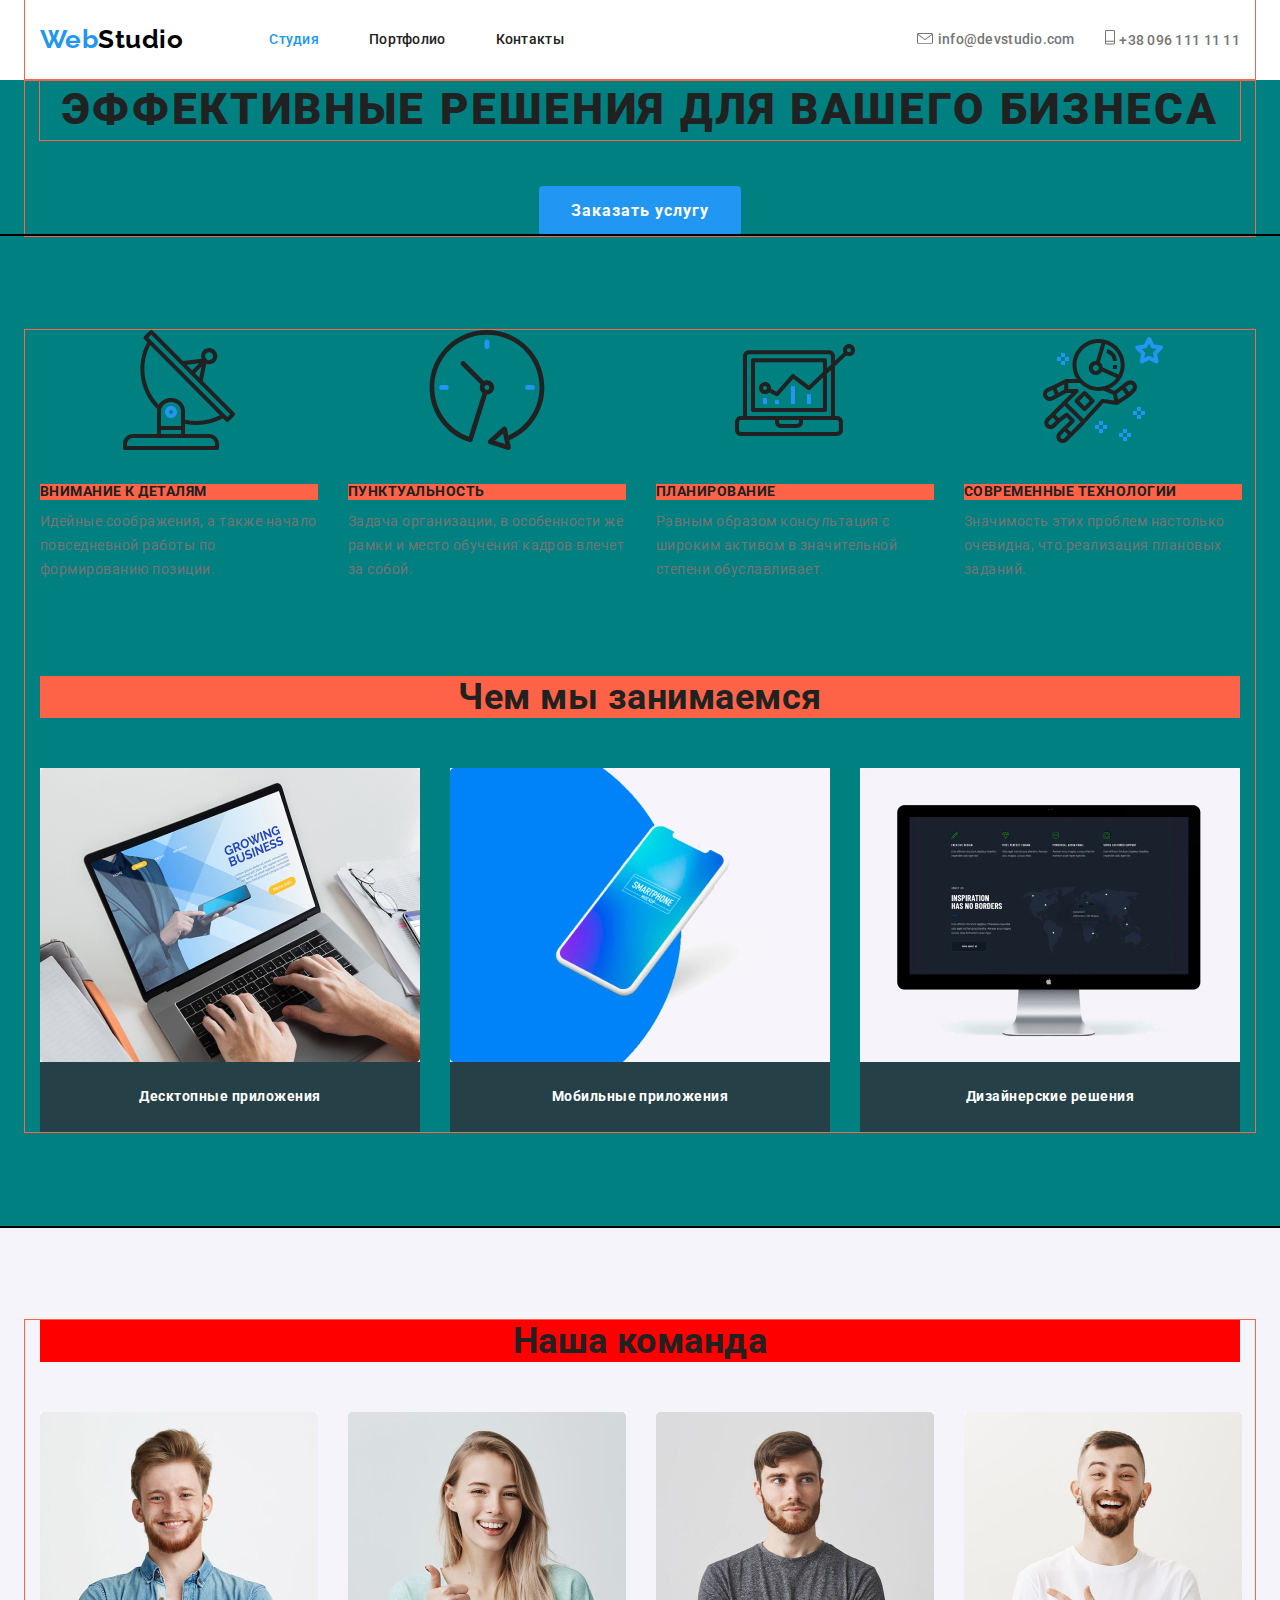
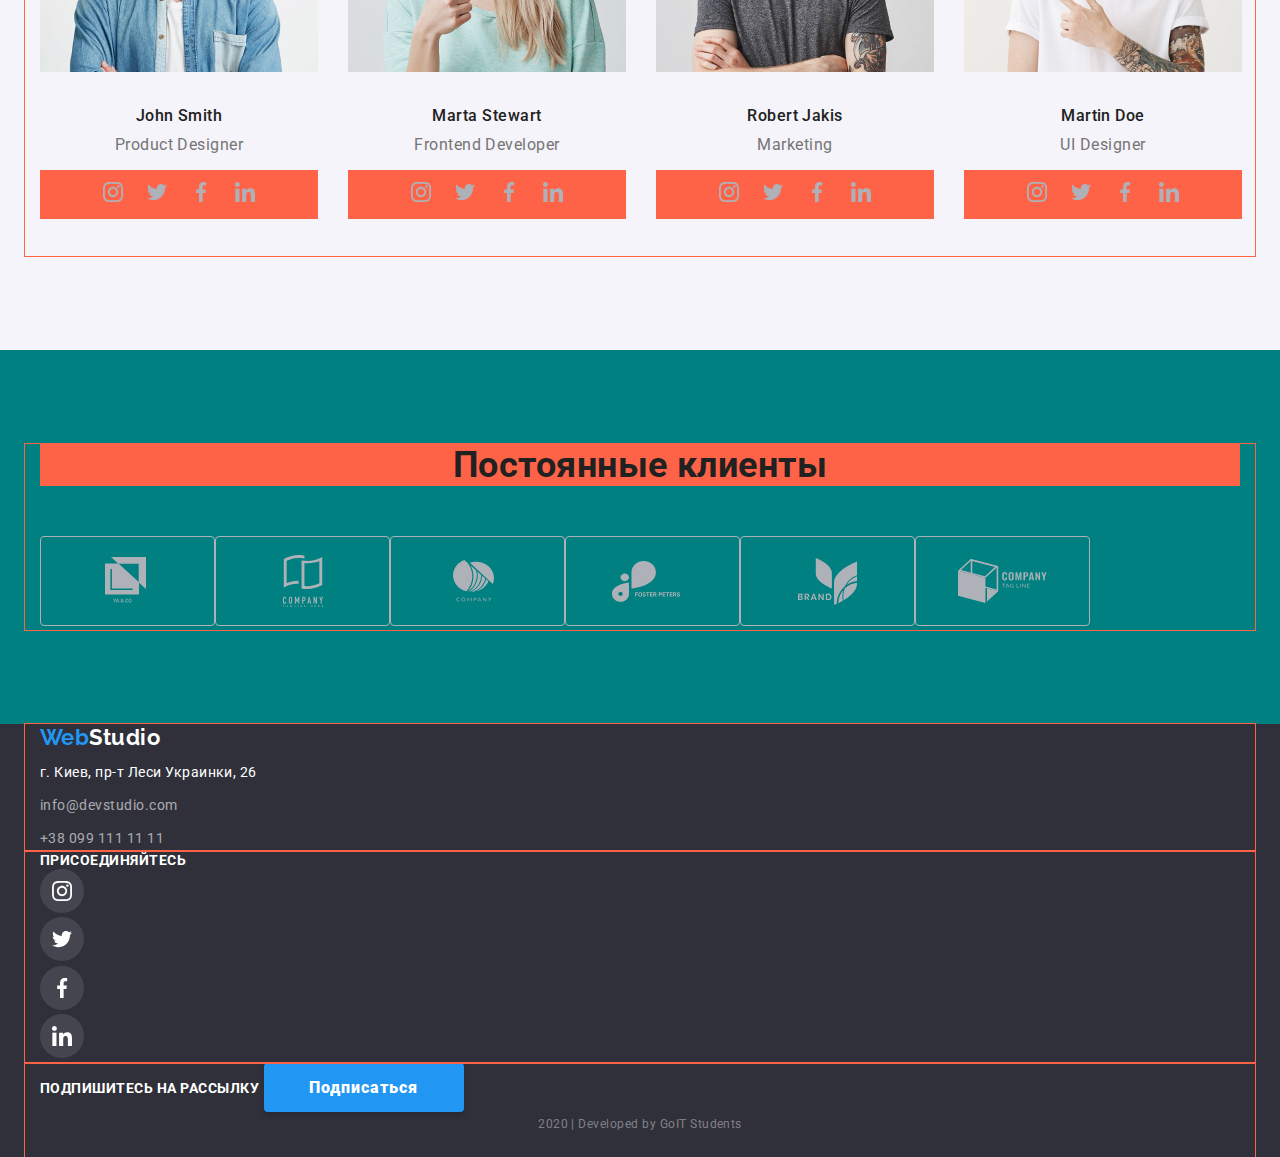
==== index.html @ 8116aa40 "оформление клиентов" ====
<!DOCTYPE html>
<html lang="ru">
  <head>
    <meta charset="UTF-8" />
    <meta name="viewport" content="width=device-width, initial-scale=1.0" />
    <title>Document</title>
    <link
      href="https://fonts.googleapis.com/css2?family=Raleway:wght@700&family=Roboto:wght@400;500;700;900&display=swap"
      rel="stylesheet"
    />
    <link
      rel="stylesheet"
      href="https://cdnjs.cloudflare.com/ajax/libs/modern-normalize/0.6.0/modern-normalize.min.css"
    />
    <link rel="stylesheet" href="./css/styles.css" />
  </head>
  <body>
    <!-- Шапка сайта -->

    <header>
      <div class="page-header container">
        <nav>
          <div class="main-nav">
            <div class="logo">
              <a href="./index.html" class="logo"><span>Web</span>Studio</a>
            </div>
            <div class="site-nav">
              <ul class="site-nav list">
                <li class="item">
                  <a href="#" class="link current">Студия</a>
                </li>
                <li class="item">
                  <a href="./portfolio.html" class="link">Портфолио</a>
                </li>
                <li class="item"><a href="#" class="link">Контакты</a></li>
              </ul>
            </div>
          </div>
        </nav>

        <div class="contacts">
          <ul class="auth-nav list">
            <li class="item">
              <img src="./images/envelope.svg" alt="лого для почты" />
              <a href="mailto:info@devstudio.com" class="link"
                >info@devstudio.com</a
              >
            </li>
            <li class="item">
              <img src="./images/Vector.svg" alt="лого для телефона" />
              <a href="tel:380961111111" class="link">+38 096 111 11 11</a>
            </li>
          </ul>
        </div>
      </div>
    </header>

    <main>
      <!-- Блок герой -->

      <section class="hero">
        <div class="container">
          <h1 class="hero-title">эффективные решения для вашего бизнеса</h1>
          <a href="#" class="button">Заказать услугу</a>
        </div>
      </section>

      <!-- Это  заголовок ,который будет скрываться в будущем -->

      <section class="section">
        <div class="container">
          <h2 class="hidden-title">Наши преимущества</h2>
          <ul class="list information">
            <li class="item">
              <img
                src="./images/antenna1.svg"
                alt="картинка спутник"
                width="278"
                height="120"
              />
              <h3 class="section-title">Внимание к деталям</h3>
              <p class="section-text">
                Идейные соображения, а также начало повседневной работы по
                формированию позиции.
              </p>
            </li>

            <li class="item">
              <img
                src="./images/clock1.svg"
                alt="картинка часы"
                width="278"
                height="120"
              />
              <h3 class="section-title">Пунктуальность</h3>
              <p class="section-text">
                Задача организации, в особенности же рамки и место обучения
                кадров влечет за собой.
              </p>
            </li>

            <li class="item">
              <img
                src="./images/diagram1.svg"
                alt="картинка компьютер"
                width="278"
                height="120"
              />
              <h3 class="section-title">Планирование</h3>
              <p class="section-text">
                Равным образом консультация с широким активом в значительной
                степени обуславливает.
              </p>
            </li>

            <li class="item">
              <img
                src="./images/astronaut1.svg"
                alt="астронавт"
                width="278"
                height="120"
              />
              <h3 class="section-title">Современные технологии</h3>
              <p class="section-text">
                Значимость этих проблем настолько очевидна, что реализация
                плановых заданий.
              </p>
            </li>
          </ul>
          <!-- </section> -->

          <!-- чем мы занимаемся -->

          <!-- <section class="exampls"> -->
          <h2 class="exampls-title">Чем мы занимаемся</h2>
          <ul class="list works">
            <li class="item">
              <img
                class="img"
                src="./images/img1.jpg"
                alt="Ноутбук"
                width="380"
                height="294"
              />

              <h3 class="exampls-text">Десктопные приложения</h3>
            </li>
            <li class="item">
              <img
                class="img"
                src="./images/box.jpg"
                alt="мобильные приложения"
                width="380"
                height="294"
              />

              <h3 class="exampls-text">Мобильные приложения</h3>
            </li>
            <li class="item">
              <img
                class="img"
                src="./images/img.jpg"
                alt="дизайнерские решения"
                width="380"
                height="294"
              />

              <h3 class="exampls-text">Дизайнерские решения</h3>
            </li>
          </ul>
        </div>
      </section>

      <!-- Блок описания нашей команды -->

      <section class="team">
        <div class="container">
          <h2 class="team-title">Наша команда</h2>
          <ul class="list workers">
            <li class="item">
              <img
                src="./images/img5.jpg"
                alt="фото дизайнера"
                width="278"
                height="260"
              />
              <h3 class="team-title-short">John Smith</h3>
              <p class="team-text">Product Designer</p>
              <ul class="list social">
                <li>
                  <a
                    href="https://www.instagram.com/"
                    aria-label="ссылка на инстаграм"
                    ><img src="./images/in.svg" alt="instagram logo"
                  /></a>
                </li>
                <li>
                  <a href="https://twitter.com/" aria-label="ссылка на твитер"
                    ><img src="./images/twiter.svg" alt="twitter logo"
                  /></a>
                </li>
                <li>
                  <a
                    href="https://www.facebook.com/"
                    aria-label="ссылка на фейсбук"
                    ><img src="./images/fb.svg" alt="facebook logo"
                  /></a>
                </li>
                <li>
                  <a
                    href="https://www.linkedin.com/"
                    aria-label="ссылка на линкидин"
                    ><img src="./images/ln.svg" alt="linkedin logo"
                  /></a>
                </li>
              </ul>
            </li>

            <li class="item">
              <img
                src="./images/img6.jpg"
                alt="фото разработчика"
                width="278"
                height="260"
              />
              <h3 class="team-title-short">Marta Stewart</h3>
              <p class="team-text">Frontend Developer</p>
              <ul class="list social">
                <li>
                  <a
                    href="https://www.instagram.com/"
                    aria-label="ссылка на инстаграм"
                    ><img src="./images/in.svg" alt="instagram logo"
                  /></a>
                </li>
                <li>
                  <a href="https://twitter.com/" aria-label="ссылка на твитер"
                    ><img src="./images/twiter.svg" alt="twitter logo"
                  /></a>
                </li>
                <li>
                  <a
                    href="https://www.facebook.com/"
                    aria-label="ссылка на фейсбук"
                    ><img src="./images/fb.svg" alt="facebook logo"
                  /></a>
                </li>
                <li>
                  <a
                    href="https://www.linkedin.com/"
                    aria-label="ссылка на линкидин"
                    ><img src="./images/ln.svg" alt="linkedin logo"
                  /></a>
                </li>
              </ul>
            </li>

            <li class="item">
              <img
                src="./images/img7.jpg"
                alt="маркетолог"
                width="278"
                height="260"
              />
              <h3 class="team-title-short">Robert Jakis</h3>
              <p class="team-text">Marketing</p>
              <ul class="list social">
                <li>
                  <a
                    href="https://www.instagram.com/"
                    aria-label="ссылка на инстаграм"
                    ><img src="./images/in.svg" alt="instagram logo"
                  /></a>
                </li>
                <li>
                  <a href="https://twitter.com/" aria-label="ссылка на твитер"
                    ><img src="./images/twiter.svg" alt="twitter logo"
                  /></a>
                </li>
                <li>
                  <a
                    href="https://www.facebook.com/"
                    aria-label="ссылка на фейсбук"
                    ><img src="./images/fb.svg" alt="facebook logo"
                  /></a>
                </li>
                <li>
                  <a
                    href="https://www.linkedin.com/"
                    aria-label="ссылка на линкидин"
                    ><img src="./images/ln.svg" alt="linkedin logo"
                  /></a>
                </li>
              </ul>
            </li>
            <li class="item">
              <img
                src="./images/img8.jpg"
                alt="дизайнер юа"
                width="278"
                height="260"
              />
              <h3 class="team-title-short">Martin Doe</h3>
              <p class="team-text">UI Designer</p>
              <ul class="list social">
                <li>
                  <a
                    href="https://www.instagram.com/"
                    aria-label="ссылка на инстаграм"
                    ><img src="./images/in.svg" alt="instagram logo"
                  /></a>
                </li>
                <li>
                  <a href="https://twitter.com/" aria-label="ссылка на твитер"
                    ><img src="./images/twiter.svg" alt="twitter logo"
                  /></a>
                </li>
                <li>
                  <a
                    href="https://www.facebook.com/"
                    aria-label="ссылка на фейсбук"
                    ><img src="./images/fb.svg" alt="facebook logo"
                  /></a>
                </li>
                <li>
                  <a
                    href="https://www.linkedin.com/"
                    aria-label="ссылка на линкидин"
                    ><img src="./images/ln.svg" alt="linkedin logo"
                  /></a>
                </li>
              </ul>
            </li>
          </ul>
        </div>
      </section>

      <!-- Наши клиенты -->

      <section class="clients">
        <div class="container">
          <h2 class="clients-title">Постоянные клиенты</h2>
          <ul class="list company">
            <li>
              <a href="#" aria-label="логотип компании1"
                ><img src="./images/Client 1.svg" alt="company 1"
              /></a>
            </li>
            <li>
              <a href="#" aria-label="логотип компании2"
                ><img src="./images/Client 2.svg" alt="company 2"
              /></a>
            </li>
            <li>
              <a href="#" aria-label="логотип компании3"
                ><img src="./images/Client 3.svg" alt="company 3"
              /></a>
            </li>
            <li>
              <a href="#" aria-label="логотип компании4"
                ><img src="./images/Client 4.svg" alt="company 4" />
              </a>
            </li>
            <li>
              <a href="#" aria-label="логотип компании5"
                ><img src="./images/Client 5.svg" alt="company 5"
              /></a>
            </li>
            <li>
              <a href="#" aria-label="логотип компании6"
                ><img src="./images/Client 6.svg" alt="company 6"
              /></a>
            </li>
          </ul>
        </div>
      </section>
    </main>

    <!-- футер -->

    <footer>
      <div class="container">
        <a href="#" class="second-logo"><span>Web</span>Studio</a>
        <address class="contacts">
          <ul class="list">
            <li>
              <p class="contacts-text">г. Киев, пр-т Леси Украинки, 26</p>
            </li>
            <li>
              <a href="mailto:info@devstudio.com" class="contacts-link"
                >info@devstudio.com</a
              >
            </li>
            <li>
              <a href="tel:380991111111" class="tell-link">+38 099 111 11 11</a>
            </li>
          </ul>
        </address>
      </div>

      <div class="container">
        <b class="social-text">присоединяйтесь</b>
        <ul class="network list">
          <li>
            <a
              href="https://www.instagram.com/"
              aria-label="ссылка на инстаграм"
            >
              <img src="./images/Ellipse1.svg" alt="лого инстаграм" />
            </a>
          </li>
          <li>
            <a href="https://twitter.com/" aria-label="ссылка на твитер"
              ><img src="./images/Ellipse2.svg" alt="лого твитер" />
            </a>
          </li>
          <li>
            <a href="https://www.facebook.com/" aria-label="ссылка на фейсбук"
              ><img class="link" src="./images/Ellipse3.svg" alt="лого фейсбук"
            /></a>
          </li>
          <li>
            <a href="https://www.linkedin.com/" aria-label="ссылка на линкидин"
              ><img src="./images/Ellipse4.svg" alt="лого линкидин"
            /></a>
          </li>
        </ul>
      </div>
      <div class="container">
        <b class="button-text">Подпишитесь на рассылку</b>
        <button type="button" class="button-second">Подписаться</button>
        <p class="author">2020 | Developed by GoIT Students</p>
      </div>
    </footer>
  </body>
</html>
---- css/styles.css ----
/* основной цвет #212121*/
/* вспомогательный цвет #757575 */
/* белый #FFFFFF */
/* акцент #2196F3 */
:root {
  --primary-text-color: #212121;
  --secondary-text-color: #757575;
  --accent-color: #2196f3;
  --primary-white-color: #ffffff;
}

body {
  background-color: #ffffff;
  color: var(--primary-text-color);
  font-family: Roboto, sans-serif;
  letter-spacing: 0.03em;
}

.container {
  width: 1230px;
  margin-left: auto;
  margin-right: auto;
  padding-left: 15px;
  padding-right: 15px;
  outline: 1px solid tomato;
}

.list {
  list-style: none;
  padding: 0;
  margin: 0;
}

/* логотип */

.logo {
  color: #000000;
  text-decoration: none;
  font-family: Raleway;
  font-weight: 700;
  font-size: 26px;
  line-height: 1.2;
}

.logo > span {
  color: var(--accent-color);
}

/* Навигация */

.page-header {
  display: flex;
  align-items: center;
}

.main-nav {
  display: flex;
  align-items: center;
}

.contacts {
  margin-left: auto;
}

.site-nav,
.auth-nav {
  display: flex;
}

.site-nav.list {
  margin-left: 86px;
}

.site-nav .item {
  margin-right: 50px;
}

.site-nav .item:last-child {
  margin-right: 0;
}

.site-nav .link {
  display: block;
  padding-top: 32px;
  padding-bottom: 32px;
  color: var(--primary-text-color);
  text-decoration: none;
  font-weight: 500;
  font-size: 14px;
  line-height: 1.14;
  letter-spacing: 0.02em;
}

.site-nav .link.current {
  color: var(--accent-color);
}

.site-nav .link:hover,
.site-nav .link:focus,
.auth-nav .link:hover,
.auth-nav .link:focus {
  color: var(--accent-color);
}

.auth-nav .item + .item {
  margin-left: 30px;
}

.auth-nav .link {
  color: var(--secondary-text-color);
  text-decoration: none;
  font-weight: 500;
  font-size: 14px;
  line-height: 1.14;
  letter-spacing: 0.02em;
}

/* hero */

.hero {
  text-align: center;
}

.hero-title {
  /* width: 646px; */
  margin-top: 0;
  margin-bottom: 46px;
  font-weight: 900;
  font-size: 44px;
  line-height: 1.36;
  letter-spacing: 0.06em;
  text-transform: uppercase;
  outline: 1px solid tomato;
}

.button {
  display: inline-block;
  min-width: 200px;
  border-radius: 4px;
  padding: 10px 32px;

  color: var(--primary-white-color);
  background-color: var(--accent-color);

  font-family: inherit;
  text-decoration: none;
  font-weight: 700;
  font-size: 16px;
  line-height: 1.87;
  letter-spacing: 0.06em;
}
/* section */

.section {
  padding-top: 94px;
  padding-bottom: 94px;
  outline: 2px solid black;
}

.hidden-title {
  display: none;
}

.section .section-title {
  font-weight: 700;
  font-size: 14px;
  line-height: 1.14;
  text-transform: uppercase;
  margin-top: 30px;
  margin-bottom: 10px;

  background-color: tomato;
}

.section .section-text {
  margin-top: 0;
  margin-bottom: 94px;
  color: var(--secondary-text-color);
  font-size: 14px;
  line-height: 1.71;
}

.list.information {
  display: flex;
}

.section .item {
  margin-right: 30px;
}

.section .item:last-child {
  margin-right: 0;
}

/* карточки товара */

/* .exampls { */
/* outline: 2px solid green; */
/* } */

.list.works {
  display: flex;
}

.exampls-title {
  margin-top: 0;
  margin-bottom: 50px;

  font-weight: 700;
  font-size: 36px;
  line-height: 1.17;
  text-align: center;
  background-color: tomato;
}

.exampls-text {
  margin-top: 0;
  margin-bottom: 0;
  padding: 27px 0px 27px 0px;
  width: 380px;
  color: var(--primary-white-color);
  background: rgba(47, 48, 58, 0.8);
  font-weight: 700;
  font-size: 14px;
  line-height: 1.14;
  text-align: center;
}

.img {
  display: block;
}

/* карточки работников */

.list.workers {
  display: flex;
  text-align: center;
}

.team .item {
  margin-right: 30px;
}

section {
  background-color: teal;
}

.team .item:last-child {
  margin-right: 0;
}

.list .social {
  display: flex;
  margin-bottom: 37px;
  justify-content: center;
  background-color: tomato;
}

.team {
  padding-top: 94px;
  padding-bottom: 94px;
  background: #f5f4fa;
}

.team .team-title {
  margin-top: 0;
  margin-bottom: 50px;
  font-weight: 700;
  font-size: 36px;
  line-height: 1.17;
  text-align: center;
  background-color: red;
}
.team .team-title-short {
  margin-top: 30px;
  margin-bottom: 0;
  font-weight: 500;
  font-size: 16px;
  line-height: 1.19;
}

.team .team-text {
  margin-top: 10px;
  margin-bottom: 16px;
  color: var(--secondary-text-color);
  font-weight: 400;
  font-size: 16px;
  line-height: 1.19;
}

.clients {
  padding-top: 94px;
  padding-bottom: 94px;
}

.clients .clients-title {
  margin-top: 0;
  margin-bottom: 50px;
  font-weight: 700;
  font-size: 36px;
  line-height: 1.17;
  text-align: center;
  background-color: tomato;
}

.list.company {
  display: flex;
}

/* футер */

footer {
  color: var(--primary-white-color);
  background-color: #2f303a;
}

.second-logo {
  display: inline-block;
  margin-bottom: 10px;
  color: var(--primary-white-color);
  text-decoration: none;
  font-family: Raleway;
  font-weight: 700;
  font-size: 22px;
  line-height: 1.2;
  /* background-color: tomato; */
}

.second-logo > span {
  color: var(--accent-color);
}

.contacts .contacts-text {
  display: inline-block;
  margin-top: 0;
  margin-bottom: 9px;
  font-style: normal;
  font-weight: 400;
  font-size: 14px;
  line-height: 1.71;
}

.contacts .contacts-link {
  display: inline-block;
  margin-bottom: 9px;
  color: rgba(255, 255, 255, 0.6);
  font-style: normal;
  text-decoration: none;
  font-weight: 400;
  font-size: 14px;
  line-height: 1.71;
}

.contacts .tell-link {
  display: inline-block;
  /* margin-bottom: 9px; */
  color: rgba(255, 255, 255, 0.6);
  font-style: normal;
  text-decoration: none;
  font-weight: 400;
  font-size: 14px;
  line-height: 1.71;
}

.social-text {
  font-weight: 700;
  font-size: 14px;
  line-height: 1.14;
  text-transform: uppercase;
}

.button-text {
  font-weight: 700;
  font-size: 14px;
  line-height: 1.14;
  text-transform: uppercase;
}

.button-second {
  display: inline-block;
  min-width: 200px;
  border-radius: 4px;
  padding: 10px 45px;
  border: 0px;

  color: var(--primary-white-color);
  background-color: var(--accent-color);
  box-shadow: 0px 4px 4px rgba(0, 0, 0, 0.15);
  font-family: inherit;
  font-weight: 900;
  font-size: 16px;
  line-height: 1.87;
  letter-spacing: 0.06em;
}

.author {
  margin-top: 0;
  margin-bottom: 0;
  padding-bottom: 21px;
  color: rgba(255, 255, 255, 0.4);
  font-weight: normal;
  font-size: 12px;
  line-height: 2;
  text-align: center;
}

/* Страничка портфолио!!!! */

/* Кнопки */

.btn .btn-title {
  display: none;
}

.btn .btn-type {
  text-align: center;
  padding: 6px 22px;
  border: none;
  border-radius: 4px;
  color: var(--primary-text-color);
  background: #f5f4fa;
  font-weight: 500;
  font-size: 16px;
  line-height: 1.62;
}

.btn .btn-type:hover,
.btn .btn-type:focus {
  color: var(--primary-white-color);
  background: var(--accent-color);
}

/* Карточки товаров */

.group a {
  text-decoration: none;
}

.group .group-title {
  color: var(--primary-text-color);
  font-weight: 700;
  font-size: 18px;
  line-height: 2;
  letter-spacing: 0.06em;
}

.group .group-text-short {
  color: var(--secondary-text-color);
  font-weight: 700;
  font-size: 16px;
  line-height: 1.87;
}

.group .group-text {
  color: var(--primary-white-color);
  background: var(--accent-color);
  font-weight: 400;
  font-size: 18px;
  line-height: 1.56;
}
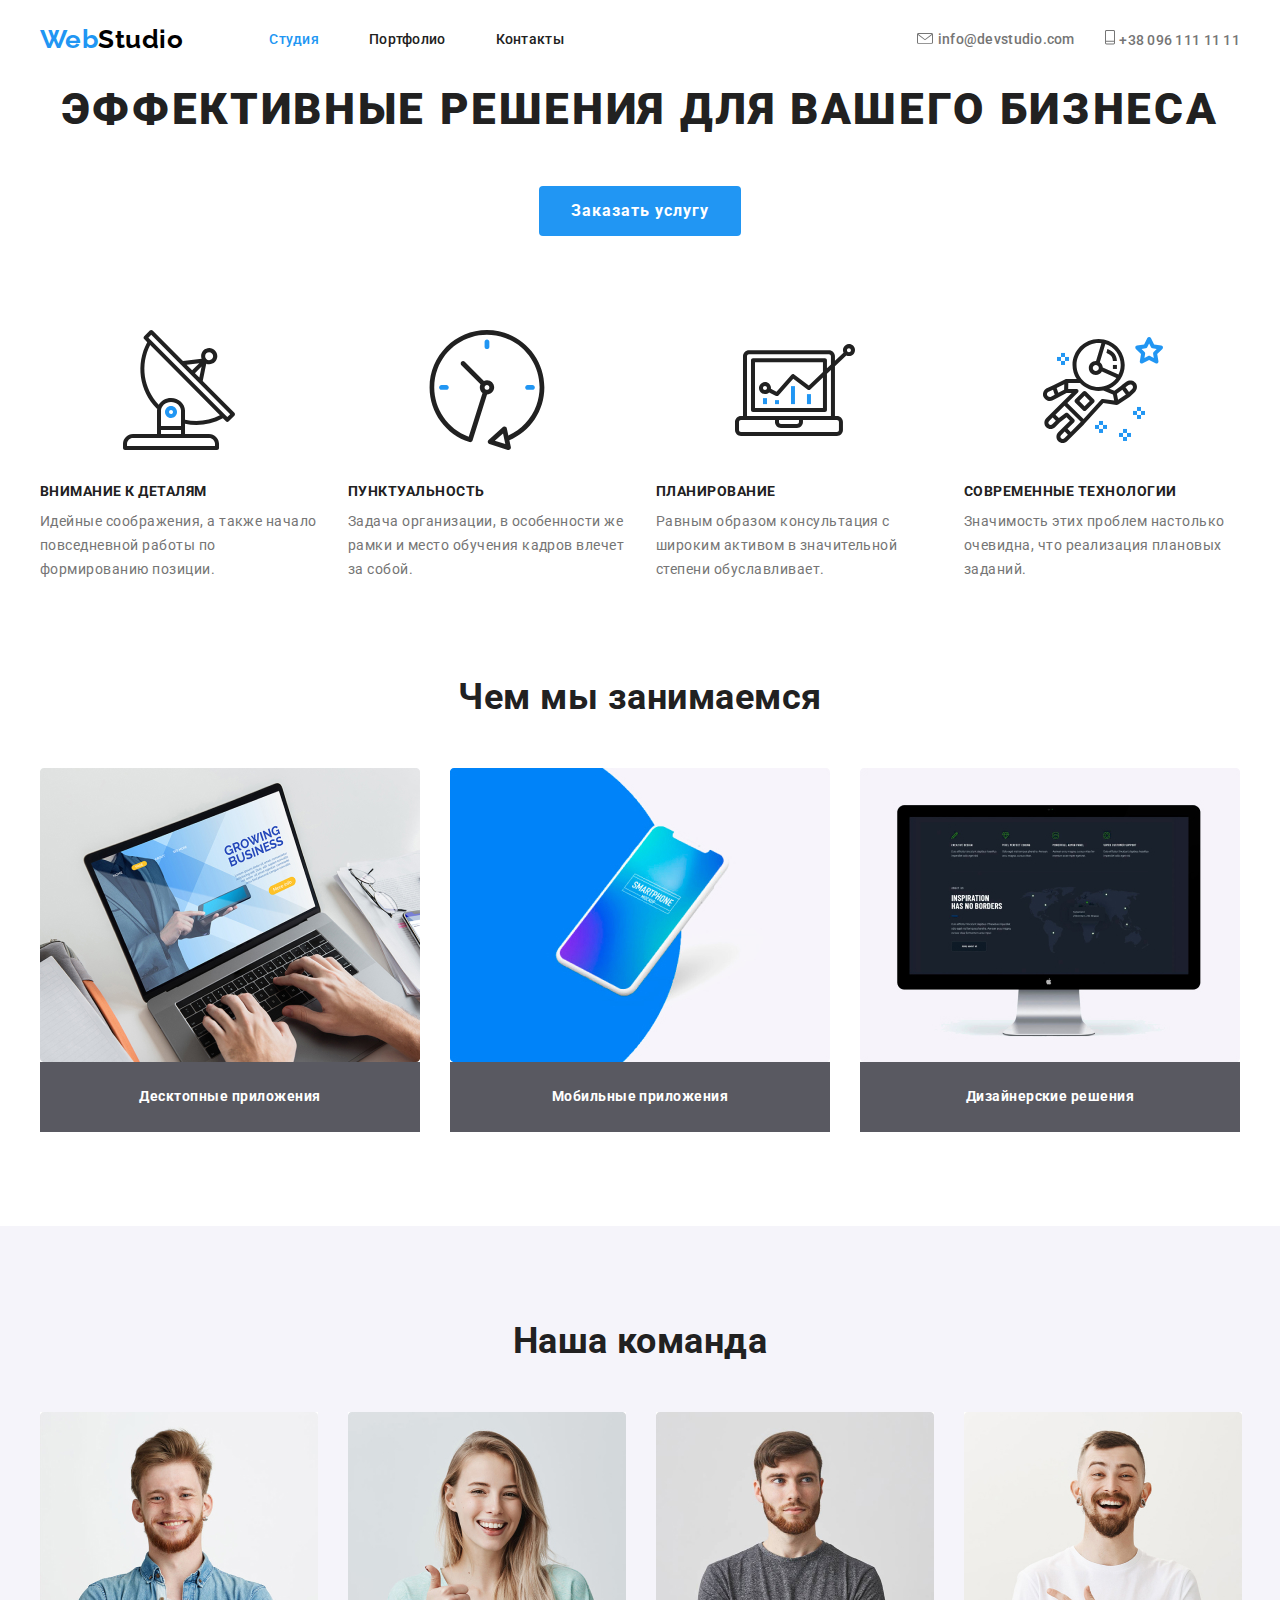
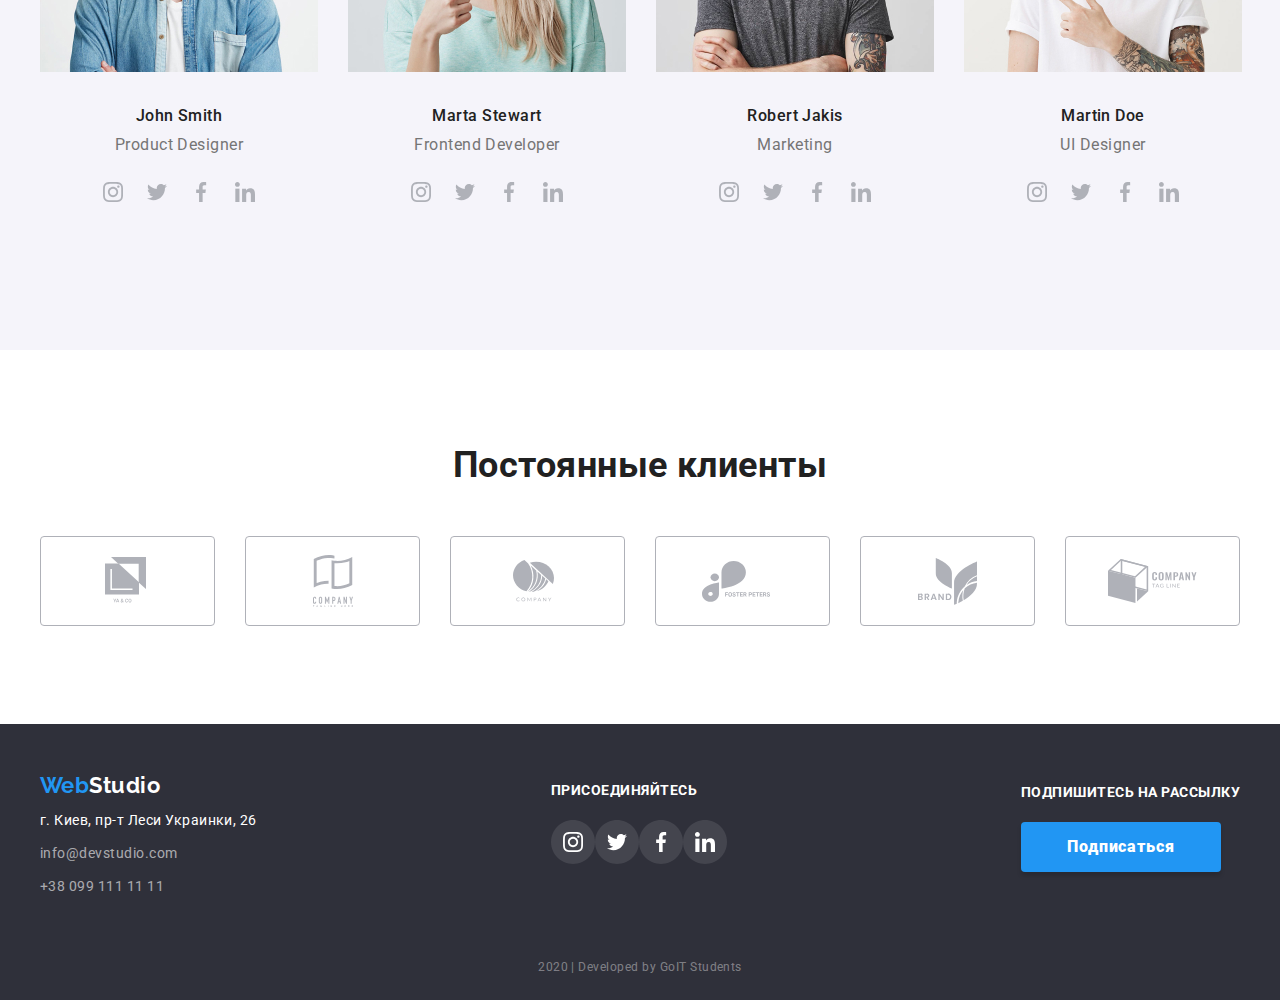
==== commit ec7a1df4: "Добавил флекс-боксы" ====
--- a/index.html
+++ b/index.html
@@ -341,34 +341,34 @@
         <div class="container">
           <h2 class="clients-title">Постоянные клиенты</h2>
           <ul class="list company">
-            <li>
+            <li class="item">
               <a href="#" aria-label="логотип компании1"
-                ><img src="./images/Client 1.svg" alt="company 1"
-              /></a>
-            </li>
-            <li>
+                ><img src="./images/Client1.svg" alt="company 1"
+              /></a>
+            </li>
+            <li class="item">
               <a href="#" aria-label="логотип компании2"
-                ><img src="./images/Client 2.svg" alt="company 2"
-              /></a>
-            </li>
-            <li>
+                ><img src="./images/Client2.svg" alt="company 2"
+              /></a>
+            </li>
+            <li class="item">
               <a href="#" aria-label="логотип компании3"
-                ><img src="./images/Client 3.svg" alt="company 3"
-              /></a>
-            </li>
-            <li>
+                ><img src="./images/Client3.svg" alt="company 3"
+              /></a>
+            </li>
+            <li class="item">
               <a href="#" aria-label="логотип компании4"
-                ><img src="./images/Client 4.svg" alt="company 4" />
+                ><img src="./images/Client4.svg" alt="company 4" />
               </a>
             </li>
-            <li>
+            <li class="item">
               <a href="#" aria-label="логотип компании5"
-                ><img src="./images/Client 5.svg" alt="company 5"
-              /></a>
-            </li>
-            <li>
+                ><img src="./images/Client5.svg" alt="company 5"
+              /></a>
+            </li>
+            <li class="item">
               <a href="#" aria-label="логотип компании6"
-                ><img src="./images/Client 6.svg" alt="company 6"
+                ><img src="./images/Client6.svg" alt="company 6"
               /></a>
             </li>
           </ul>
@@ -379,56 +379,71 @@
     <!-- футер -->
 
     <footer>
-      <div class="container">
-        <a href="#" class="second-logo"><span>Web</span>Studio</a>
-        <address class="contacts">
-          <ul class="list">
+      <div class="box-text container">
+        <div class="box-adres">
+          <div class="logo-title">
+            <a href="./index.html" class="second-logo"
+              ><span>Web</span>Studio</a
+            >
+          </div>
+          <address class="contacts">
+            <ul class="list">
+              <li>
+                <p class="contacts-text">г. Киев, пр-т Леси Украинки, 26</p>
+              </li>
+              <li>
+                <a href="mailto:info@devstudio.com" class="contacts-link"
+                  >info@devstudio.com</a
+                >
+              </li>
+              <li>
+                <a href="tel:380991111111" class="tell-link"
+                  >+38 099 111 11 11</a
+                >
+              </li>
+            </ul>
+          </address>
+        </div>
+
+        <div class="box social">
+          <b class="social-text">присоединяйтесь</b>
+          <ul class="network list">
             <li>
-              <p class="contacts-text">г. Киев, пр-т Леси Украинки, 26</p>
+              <a
+                href="https://www.instagram.com/"
+                aria-label="ссылка на инстаграм"
+              >
+                <img src="./images/Ellipse1.svg" alt="лого инстаграм" />
+              </a>
             </li>
             <li>
-              <a href="mailto:info@devstudio.com" class="contacts-link"
-                >info@devstudio.com</a
-              >
+              <a href="https://twitter.com/" aria-label="ссылка на твитер"
+                ><img src="./images/Ellipse2.svg" alt="лого твитер" />
+              </a>
             </li>
             <li>
-              <a href="tel:380991111111" class="tell-link">+38 099 111 11 11</a>
-            </li>
-          </ul>
-        </address>
+              <a href="https://www.facebook.com/" aria-label="ссылка на фейсбук"
+                ><img
+                  class="link"
+                  src="./images/Ellipse3.svg"
+                  alt="лого фейсбук"
+              /></a>
+            </li>
+            <li>
+              <a
+                href="https://www.linkedin.com/"
+                aria-label="ссылка на линкидин"
+                ><img src="./images/Ellipse4.svg" alt="лого линкидин"
+              /></a>
+            </li>
+          </ul>
+        </div>
+        <div class="box">
+          <b class="button-text">Подпишитесь на рассылку</b>
+          <button type="button" class="button-second">Подписаться</button>
+        </div>
       </div>
-
-      <div class="container">
-        <b class="social-text">присоединяйтесь</b>
-        <ul class="network list">
-          <li>
-            <a
-              href="https://www.instagram.com/"
-              aria-label="ссылка на инстаграм"
-            >
-              <img src="./images/Ellipse1.svg" alt="лого инстаграм" />
-            </a>
-          </li>
-          <li>
-            <a href="https://twitter.com/" aria-label="ссылка на твитер"
-              ><img src="./images/Ellipse2.svg" alt="лого твитер" />
-            </a>
-          </li>
-          <li>
-            <a href="https://www.facebook.com/" aria-label="ссылка на фейсбук"
-              ><img class="link" src="./images/Ellipse3.svg" alt="лого фейсбук"
-            /></a>
-          </li>
-          <li>
-            <a href="https://www.linkedin.com/" aria-label="ссылка на линкидин"
-              ><img src="./images/Ellipse4.svg" alt="лого линкидин"
-            /></a>
-          </li>
-        </ul>
-      </div>
-      <div class="container">
-        <b class="button-text">Подпишитесь на рассылку</b>
-        <button type="button" class="button-second">Подписаться</button>
+      <div class="container copyrite">
         <p class="author">2020 | Developed by GoIT Students</p>
       </div>
     </footer>
--- a/css/styles.css
+++ b/css/styles.css
@@ -22,7 +22,6 @@
   margin-right: auto;
   padding-left: 15px;
   padding-right: 15px;
-  outline: 1px solid tomato;
 }
 
 .list {
@@ -122,7 +121,6 @@
 }
 
 .hero-title {
-  /* width: 646px; */
   margin-top: 0;
   margin-bottom: 46px;
   font-weight: 900;
@@ -130,7 +128,6 @@
   line-height: 1.36;
   letter-spacing: 0.06em;
   text-transform: uppercase;
-  outline: 1px solid tomato;
 }
 
 .button {
@@ -154,7 +151,6 @@
 .section {
   padding-top: 94px;
   padding-bottom: 94px;
-  outline: 2px solid black;
 }
 
 .hidden-title {
@@ -168,8 +164,6 @@
   text-transform: uppercase;
   margin-top: 30px;
   margin-bottom: 10px;
-
-  background-color: tomato;
 }
 
 .section .section-text {
@@ -194,10 +188,6 @@
 
 /* карточки товара */
 
-/* .exampls { */
-/* outline: 2px solid green; */
-/* } */
-
 .list.works {
   display: flex;
 }
@@ -210,7 +200,6 @@
   font-size: 36px;
   line-height: 1.17;
   text-align: center;
-  background-color: tomato;
 }
 
 .exampls-text {
@@ -241,10 +230,6 @@
   margin-right: 30px;
 }
 
-section {
-  background-color: teal;
-}
-
 .team .item:last-child {
   margin-right: 0;
 }
@@ -253,7 +238,6 @@
   display: flex;
   margin-bottom: 37px;
   justify-content: center;
-  background-color: tomato;
 }
 
 .team {
@@ -269,7 +253,6 @@
   font-size: 36px;
   line-height: 1.17;
   text-align: center;
-  background-color: red;
 }
 .team .team-title-short {
   margin-top: 30px;
@@ -300,11 +283,18 @@
   font-size: 36px;
   line-height: 1.17;
   text-align: center;
-  background-color: tomato;
 }
 
 .list.company {
   display: flex;
+}
+
+.clients .item {
+  margin-right: 30px;
+}
+
+.clients .item:last-child {
+  margin-right: 0;
 }
 
 /* футер */
@@ -323,11 +313,40 @@
   font-weight: 700;
   font-size: 22px;
   line-height: 1.2;
-  /* background-color: tomato; */
+}
+
+.box-adres {
+  padding-top: 48px;
+  padding-bottom: 28px;
+}
+
+.network.list {
+  display: flex;
+}
+
+.box.social {
+  padding: 56px 0px;
+}
+
+.social-text {
+  display: block;
+  margin-bottom: 21px;
+}
+.box {
+  padding-top: 56px;
+  padding-bottom: 50px;
+}
+.button-text {
+  margin-bottom: 21px;
 }
 
 .second-logo > span {
   color: var(--accent-color);
+}
+.box-text {
+  display: flex;
+  align-items: center;
+  justify-content: space-between;
 }
 
 .contacts .contacts-text {
@@ -353,7 +372,6 @@
 
 .contacts .tell-link {
   display: inline-block;
-  /* margin-bottom: 9px; */
   color: rgba(255, 255, 255, 0.6);
   font-style: normal;
   text-decoration: none;
@@ -370,6 +388,7 @@
 }
 
 .button-text {
+  display: block;
   font-weight: 700;
   font-size: 14px;
   line-height: 1.14;
@@ -392,11 +411,14 @@
   line-height: 1.87;
   letter-spacing: 0.06em;
 }
+.container.copyrite {
+  padding-top: 28px;
+  padding-bottom: 21px;
+}
 
 .author {
-  margin-top: 0;
   margin-bottom: 0;
-  padding-bottom: 21px;
+  margin-top: 0;
   color: rgba(255, 255, 255, 0.4);
   font-weight: normal;
   font-size: 12px;
@@ -407,6 +429,22 @@
 /* Страничка портфолио!!!! */
 
 /* Кнопки */
+
+.list.filtr {
+  display: flex;
+  justify-content: center;
+}
+
+.filtr .item {
+  margin-right: 8px;
+}
+.filtr .item:last-child {
+  margin-right: 0;
+}
+.container.menu {
+  padding-top: 94px;
+  padding-bottom: 94px;
+}
 
 .btn .btn-title {
   display: none;
@@ -432,11 +470,32 @@
 
 /* Карточки товаров */
 
+.list.cards {
+  display: flex;
+  flex-wrap: wrap;
+  margin-top: 50px;
+}
+
 .group a {
   text-decoration: none;
 }
 
+.group.item {
+  margin-right: 30px;
+  margin-top: 50px;
+}
+
+.group.item:nth-child(-n + 3) {
+  margin-top: 0;
+}
+
+.group.item:nth-child(3n) {
+  margin-right: 0;
+}
+
 .group .group-title {
+  margin-top: 20px;
+  margin-bottom: 0;
   color: var(--primary-text-color);
   font-weight: 700;
   font-size: 18px;
@@ -445,6 +504,8 @@
 }
 
 .group .group-text-short {
+  margin-top: 4px;
+  margin-bottom: 0;
   color: var(--secondary-text-color);
   font-weight: 700;
   font-size: 16px;
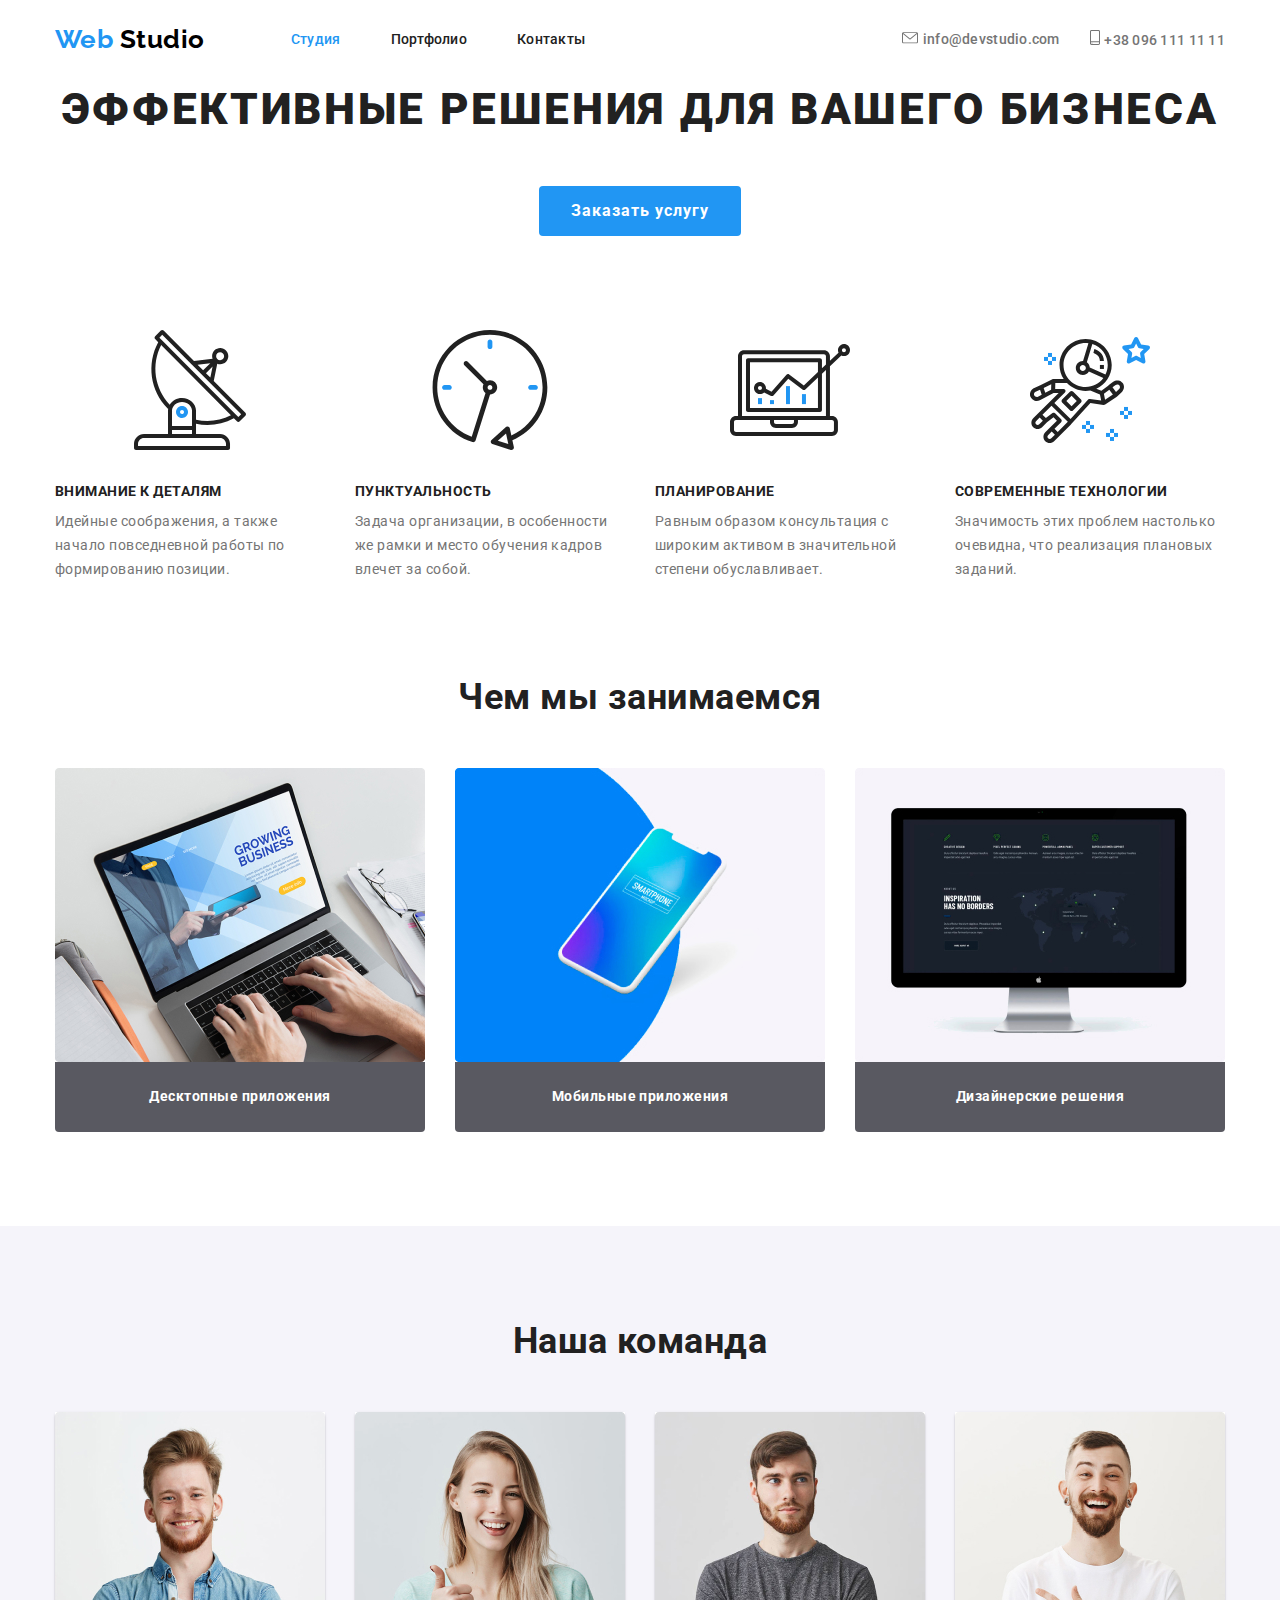
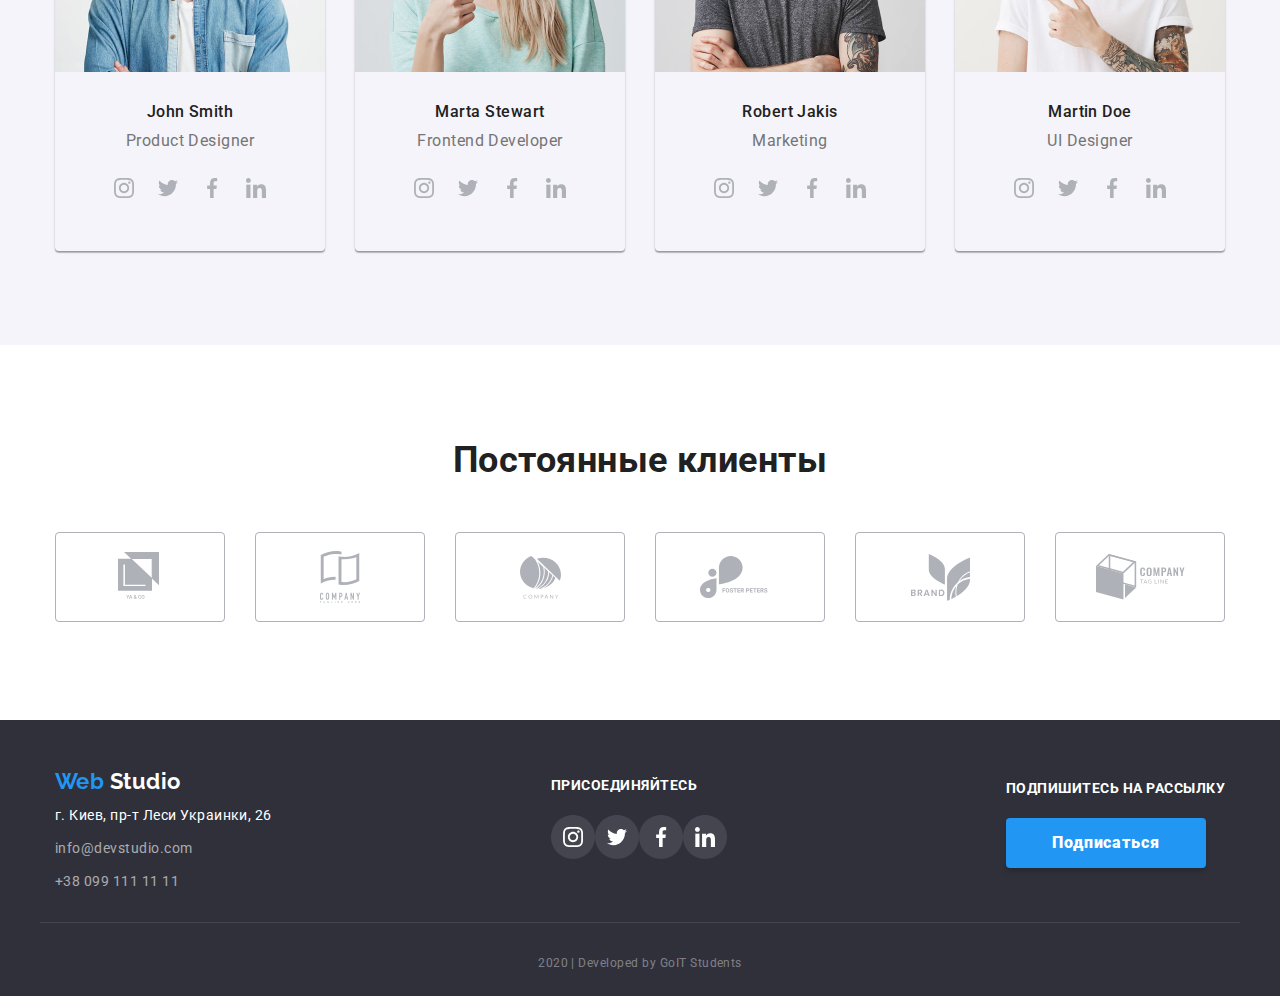
==== commit 0627796f: "изменил ширину подложки" ====
--- a/index.html
+++ b/index.html
@@ -22,7 +22,7 @@
         <nav>
           <div class="main-nav">
             <div class="logo">
-              <a href="./index.html" class="logo"><span>Web</span>Studio</a>
+              <a href="./index.html" class="logo"><span>Web </span>Studio</a>
             </div>
             <div class="site-nav">
               <ul class="site-nav list">
@@ -47,7 +47,7 @@
               >
             </li>
             <li class="item">
-              <img src="./images/Vector.svg" alt="лого для телефона" />
+              <img src="./images/smartphone.svg" alt="лого для телефона" />
               <a href="tel:380961111111" class="link">+38 096 111 11 11</a>
             </li>
           </ul>
@@ -73,9 +73,9 @@
           <ul class="list information">
             <li class="item">
               <img
-                src="./images/antenna1.svg"
+                src="./images/1.svg"
                 alt="картинка спутник"
-                width="278"
+                width="270"
                 height="120"
               />
               <h3 class="section-title">Внимание к деталям</h3>
@@ -87,9 +87,9 @@
 
             <li class="item">
               <img
-                src="./images/clock1.svg"
+                src="./images/2.svg"
                 alt="картинка часы"
-                width="278"
+                width="270"
                 height="120"
               />
               <h3 class="section-title">Пунктуальность</h3>
@@ -101,9 +101,9 @@
 
             <li class="item">
               <img
-                src="./images/diagram1.svg"
+                src="./images/3.svg"
                 alt="картинка компьютер"
-                width="278"
+                width="270"
                 height="120"
               />
               <h3 class="section-title">Планирование</h3>
@@ -115,9 +115,9 @@
 
             <li class="item">
               <img
-                src="./images/astronaut1.svg"
+                src="./images/4.svg"
                 alt="астронавт"
-                width="278"
+                width="270"
                 height="120"
               />
               <h3 class="section-title">Современные технологии</h3>
@@ -137,51 +137,58 @@
             <li class="item">
               <img
                 class="img"
-                src="./images/img1.jpg"
+                src="./images/10.jpg"
                 alt="Ноутбук"
-                width="380"
+                width="370"
                 height="294"
               />
 
-              <h3 class="exampls-text">Десктопные приложения</h3>
+              <div class="text-border">
+                <h3 class="exampls-text">Десктопные приложения</h3>
+              </div>
             </li>
             <li class="item">
               <img
                 class="img"
                 src="./images/box.jpg"
                 alt="мобильные приложения"
-                width="380"
+                width="370"
                 height="294"
               />
 
-              <h3 class="exampls-text">Мобильные приложения</h3>
+              <div class="text-border">
+                <h3 class="exampls-text">Мобильные приложения</h3>
+              </div>
             </li>
             <li class="item">
               <img
                 class="img"
-                src="./images/img.jpg"
+                src="./images/11.jpg"
                 alt="дизайнерские решения"
-                width="380"
+                width="370"
                 height="294"
               />
 
-              <h3 class="exampls-text">Дизайнерские решения</h3>
+              <div class="text-border">
+                <h3 class="exampls-text">Дизайнерские решения</h3>
+              </div>
             </li>
           </ul>
         </div>
       </section>
 
-      <!-- Блок описания нашей команды -->
+      <!-- Наша команда -->
 
       <section class="team">
         <div class="container">
           <h2 class="team-title">Наша команда</h2>
           <ul class="list workers">
-            <li class="item">
-              <img
-                src="./images/img5.jpg"
+            <li class="item card-shadow">
+              <img
+                class="card-images"
+                src="./images/img20.jpg"
                 alt="фото дизайнера"
-                width="278"
+                width="270"
                 height="260"
               />
               <h3 class="team-title-short">John Smith</h3>
@@ -191,36 +198,37 @@
                   <a
                     href="https://www.instagram.com/"
                     aria-label="ссылка на инстаграм"
-                    ><img src="./images/in.svg" alt="instagram logo"
+                    ><img src="./images/10.svg" alt="instagram logo"
                   /></a>
                 </li>
                 <li>
                   <a href="https://twitter.com/" aria-label="ссылка на твитер"
-                    ><img src="./images/twiter.svg" alt="twitter logo"
+                    ><img src="./images/11.svg" alt="twitter logo"
                   /></a>
                 </li>
                 <li>
                   <a
                     href="https://www.facebook.com/"
                     aria-label="ссылка на фейсбук"
-                    ><img src="./images/fb.svg" alt="facebook logo"
+                    ><img src="./images/12.svg" alt="facebook logo"
                   /></a>
                 </li>
                 <li>
                   <a
                     href="https://www.linkedin.com/"
                     aria-label="ссылка на линкидин"
-                    ><img src="./images/ln.svg" alt="linkedin logo"
+                    ><img src="./images/13.svg" alt="linkedin logo"
                   /></a>
                 </li>
               </ul>
             </li>
 
-            <li class="item">
-              <img
-                src="./images/img6.jpg"
+            <li class="item card-shadow">
+              <img
+                class="card-images"
+                src="./images/img21.jpg"
                 alt="фото разработчика"
-                width="278"
+                width="270"
                 height="260"
               />
               <h3 class="team-title-short">Marta Stewart</h3>
@@ -230,36 +238,37 @@
                   <a
                     href="https://www.instagram.com/"
                     aria-label="ссылка на инстаграм"
-                    ><img src="./images/in.svg" alt="instagram logo"
+                    ><img src="./images/10.svg" alt="instagram logo"
                   /></a>
                 </li>
                 <li>
                   <a href="https://twitter.com/" aria-label="ссылка на твитер"
-                    ><img src="./images/twiter.svg" alt="twitter logo"
+                    ><img src="./images/11.svg" alt="twitter logo"
                   /></a>
                 </li>
                 <li>
                   <a
                     href="https://www.facebook.com/"
                     aria-label="ссылка на фейсбук"
-                    ><img src="./images/fb.svg" alt="facebook logo"
+                    ><img src="./images/12.svg" alt="facebook logo"
                   /></a>
                 </li>
                 <li>
                   <a
                     href="https://www.linkedin.com/"
                     aria-label="ссылка на линкидин"
-                    ><img src="./images/ln.svg" alt="linkedin logo"
+                    ><img src="./images/13.svg" alt="linkedin logo"
                   /></a>
                 </li>
               </ul>
             </li>
 
-            <li class="item">
-              <img
-                src="./images/img7.jpg"
+            <li class="item card-shadow">
+              <img
+                class="card-images"
+                src="./images/img22.jpg"
                 alt="маркетолог"
-                width="278"
+                width="270"
                 height="260"
               />
               <h3 class="team-title-short">Robert Jakis</h3>
@@ -269,35 +278,36 @@
                   <a
                     href="https://www.instagram.com/"
                     aria-label="ссылка на инстаграм"
-                    ><img src="./images/in.svg" alt="instagram logo"
+                    ><img src="./images/10.svg" alt="instagram logo"
                   /></a>
                 </li>
                 <li>
                   <a href="https://twitter.com/" aria-label="ссылка на твитер"
-                    ><img src="./images/twiter.svg" alt="twitter logo"
+                    ><img src="./images/11.svg" alt="twitter logo"
                   /></a>
                 </li>
                 <li>
                   <a
                     href="https://www.facebook.com/"
                     aria-label="ссылка на фейсбук"
-                    ><img src="./images/fb.svg" alt="facebook logo"
+                    ><img src="./images/12.svg" alt="facebook logo"
                   /></a>
                 </li>
                 <li>
                   <a
                     href="https://www.linkedin.com/"
                     aria-label="ссылка на линкидин"
-                    ><img src="./images/ln.svg" alt="linkedin logo"
+                    ><img src="./images/13.svg" alt="linkedin logo"
                   /></a>
                 </li>
               </ul>
             </li>
-            <li class="item">
-              <img
-                src="./images/img8.jpg"
+            <li class="item card-shadow">
+              <img
+                class="card-images"
+                src="./images/img23.jpg"
                 alt="дизайнер юа"
-                width="278"
+                width="270"
                 height="260"
               />
               <h3 class="team-title-short">Martin Doe</h3>
@@ -307,26 +317,26 @@
                   <a
                     href="https://www.instagram.com/"
                     aria-label="ссылка на инстаграм"
-                    ><img src="./images/in.svg" alt="instagram logo"
+                    ><img src="./images/10.svg" alt="instagram logo"
                   /></a>
                 </li>
                 <li>
                   <a href="https://twitter.com/" aria-label="ссылка на твитер"
-                    ><img src="./images/twiter.svg" alt="twitter logo"
+                    ><img src="./images/11.svg" alt="twitter logo"
                   /></a>
                 </li>
                 <li>
                   <a
                     href="https://www.facebook.com/"
                     aria-label="ссылка на фейсбук"
-                    ><img src="./images/fb.svg" alt="facebook logo"
+                    ><img src="./images/12.svg" alt="facebook logo"
                   /></a>
                 </li>
                 <li>
                   <a
                     href="https://www.linkedin.com/"
                     aria-label="ссылка на линкидин"
-                    ><img src="./images/ln.svg" alt="linkedin logo"
+                    ><img src="./images/13.svg" alt="linkedin logo"
                   /></a>
                 </li>
               </ul>
@@ -383,7 +393,7 @@
         <div class="box-adres">
           <div class="logo-title">
             <a href="./index.html" class="second-logo"
-              ><span>Web</span>Studio</a
+              ><span>Web </span>Studio</a
             >
           </div>
           <address class="contacts">
@@ -443,9 +453,7 @@
           <button type="button" class="button-second">Подписаться</button>
         </div>
       </div>
-      <div class="container copyrite">
-        <p class="author">2020 | Developed by GoIT Students</p>
-      </div>
+      <p class="container copyright">2020 | Developed by GoIT Students</p>
     </footer>
   </body>
 </html>
--- a/css/styles.css
+++ b/css/styles.css
@@ -15,9 +15,10 @@
   font-family: Roboto, sans-serif;
   letter-spacing: 0.03em;
 }
+/* утилиты */
 
 .container {
-  width: 1230px;
+  width: 1200px;
   margin-left: auto;
   margin-right: auto;
   padding-left: 15px;
@@ -202,11 +203,16 @@
   text-align: center;
 }
 
+.text-border {
+  overflow: hidden;
+  border-radius: 0px 0px 4px 4px;
+}
+
 .exampls-text {
   margin-top: 0;
   margin-bottom: 0;
   padding: 27px 0px 27px 0px;
-  width: 380px;
+  width: 370px;
   color: var(--primary-white-color);
   background: rgba(47, 48, 58, 0.8);
   font-weight: 700;
@@ -244,6 +250,12 @@
   padding-top: 94px;
   padding-bottom: 94px;
   background: #f5f4fa;
+}
+
+.card-shadow {
+  box-shadow: 0px 2px 1px rgba(0, 0, 0, 0.2), 0px 1px 1px rgba(0, 0, 0, 0.14),
+    0px 1px 3px rgba(0, 0, 0, 0.12);
+  border-radius: 4px;
 }
 
 .team .team-title {
@@ -411,15 +423,16 @@
   line-height: 1.87;
   letter-spacing: 0.06em;
 }
-.container.copyrite {
+
+.container.copyright {
+  margin-bottom: 0;
+  margin-top: 0;
   padding-top: 28px;
   padding-bottom: 21px;
-}
-
-.author {
-  margin-bottom: 0;
-  margin-top: 0;
+
+  border-top: 1px solid rgba(255, 255, 255, 0.1);
   color: rgba(255, 255, 255, 0.4);
+
   font-weight: normal;
   font-size: 12px;
   line-height: 2;
@@ -470,6 +483,25 @@
 
 /* Карточки товаров */
 
+.card {
+  border-top-right-radius: 5px;
+  border-top-left-radius: 5px;
+  overflow: hidden;
+}
+
+.card-content {
+  padding: 20px 23px;
+  border-left: 1px solid #eeeeee;
+  border-right: 1px solid #eeeeee;
+  border-bottom: 1px solid #eeeeee;
+  border-bottom-right-radius: 5px;
+  border-bottom-left-radius: 5px;
+}
+
+.card-images {
+  display: block;
+}
+
 .list.cards {
   display: flex;
   flex-wrap: wrap;
@@ -494,7 +526,7 @@
 }
 
 .group .group-title {
-  margin-top: 20px;
+  margin-top: 0;
   margin-bottom: 0;
   color: var(--primary-text-color);
   font-weight: 700;
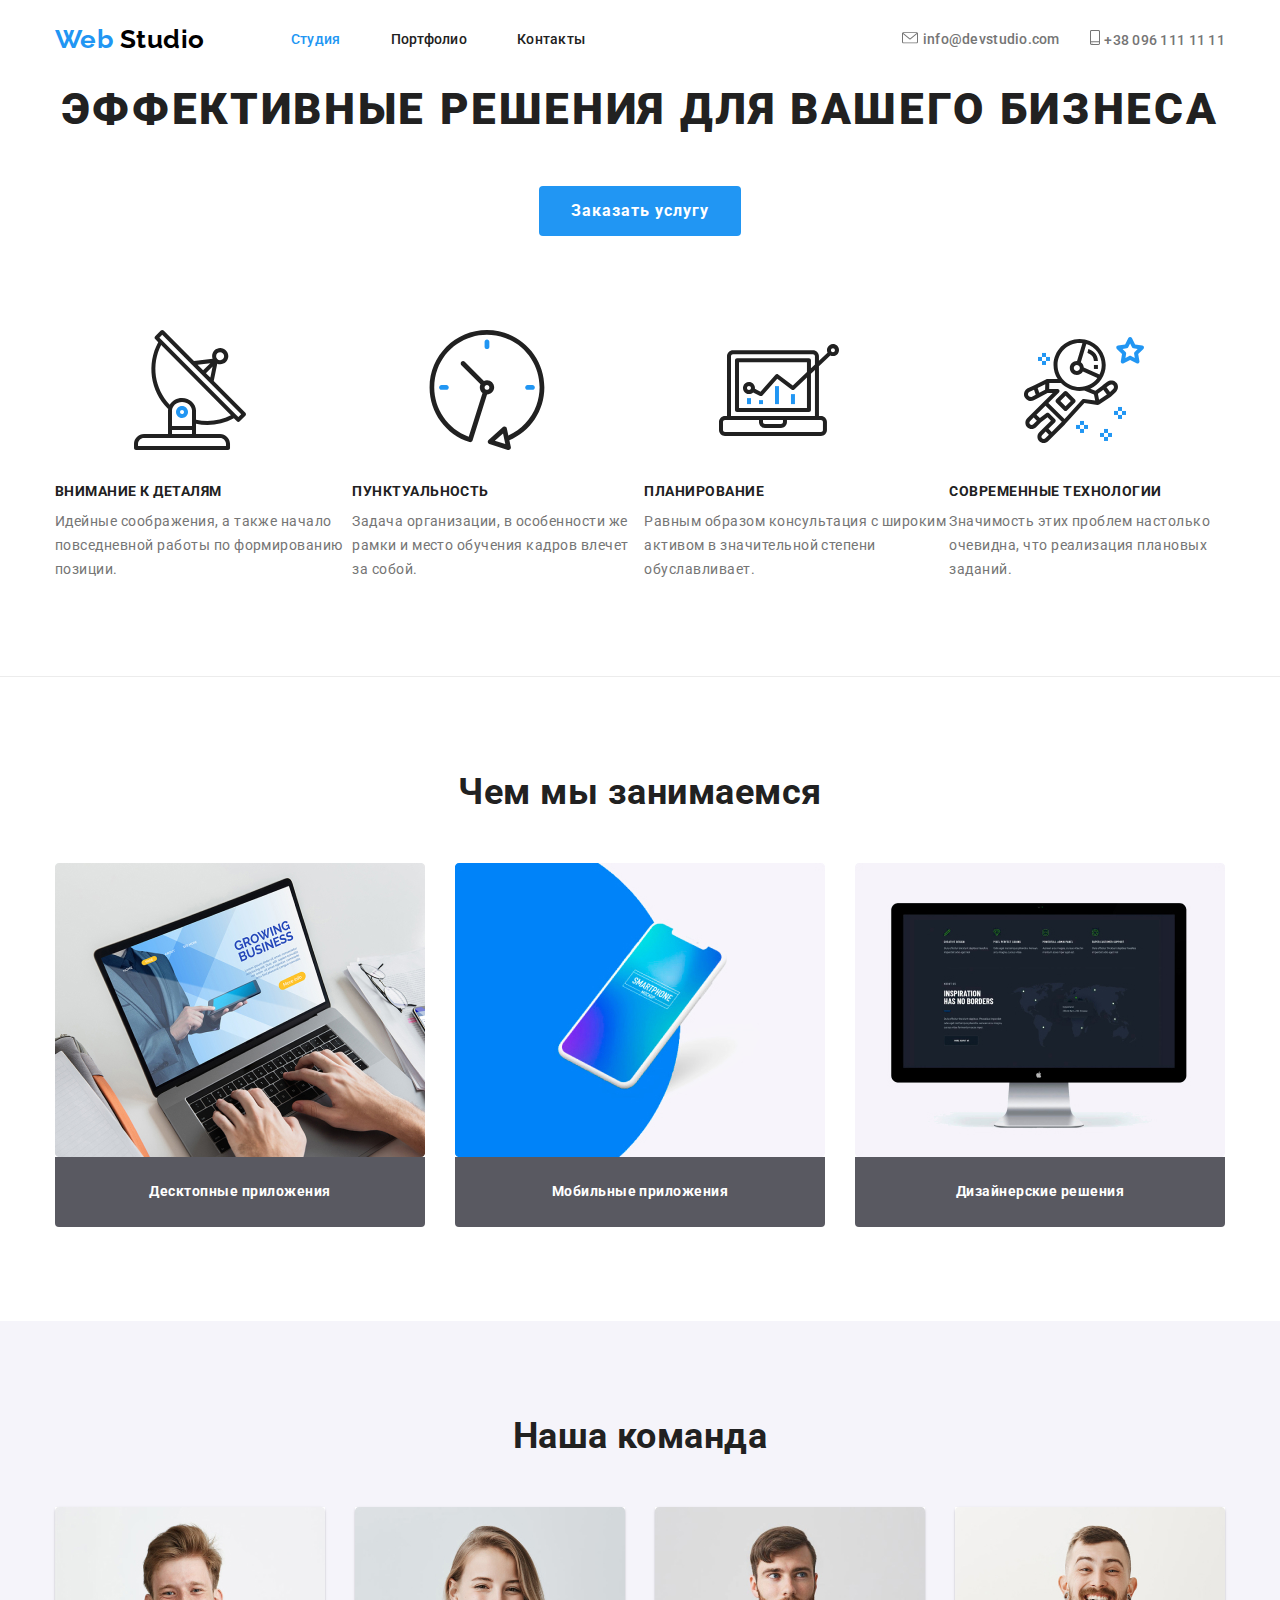
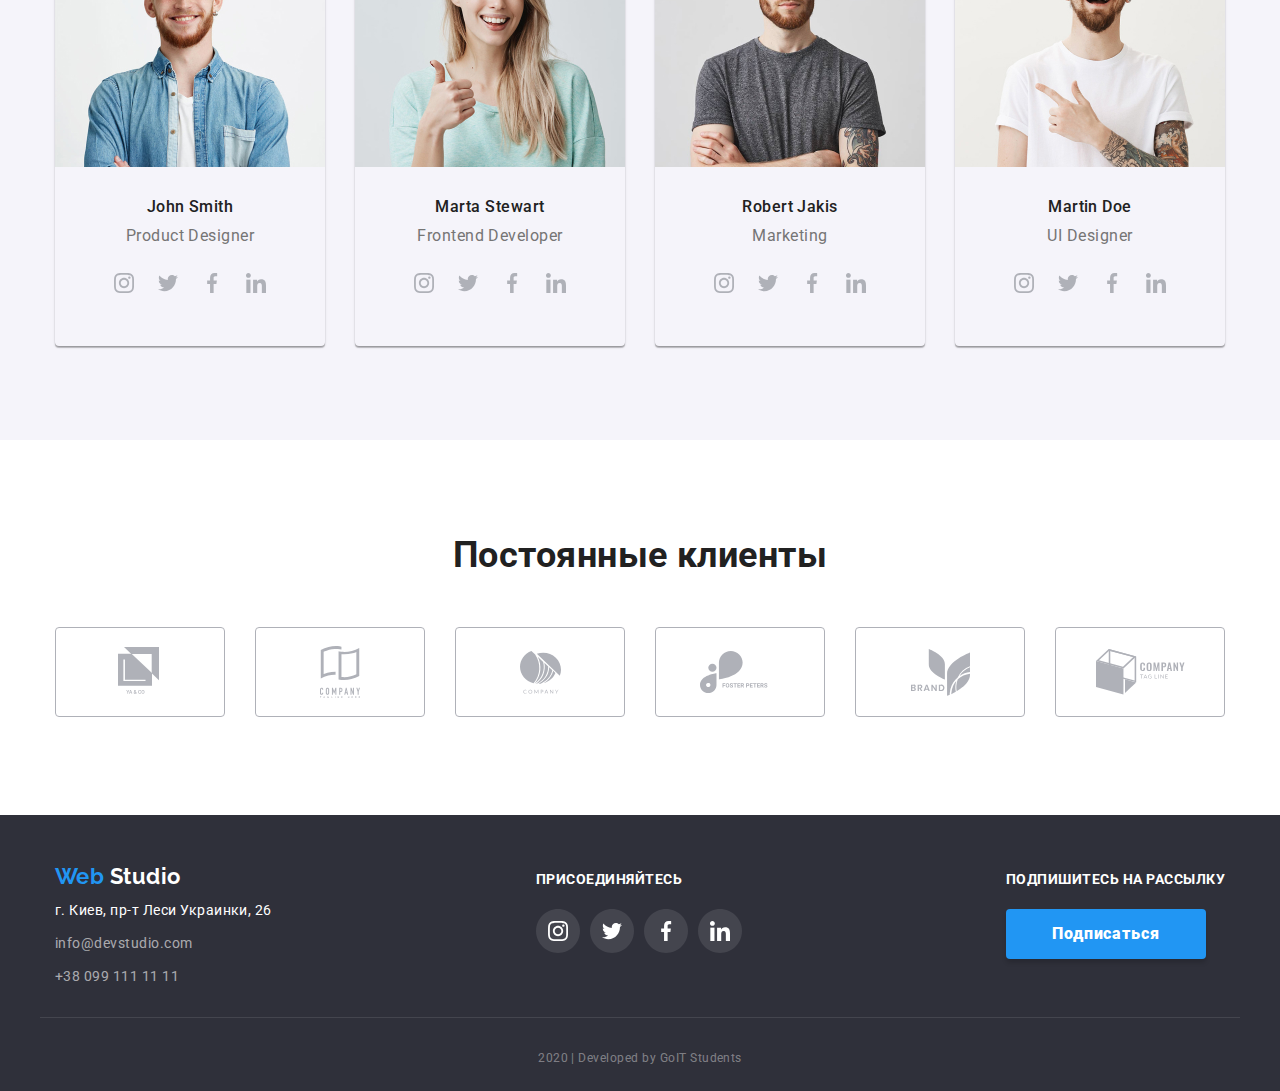
==== commit d5fba607: "изменил футер" ====
--- a/index.html
+++ b/index.html
@@ -55,9 +55,9 @@
       </div>
     </header>
 
+    <!-- Блок герой -->
+
     <main>
-      <!-- Блок герой -->
-
       <section class="hero">
         <div class="container">
           <h1 class="hero-title">эффективные решения для вашего бизнеса</h1>
@@ -65,11 +65,11 @@
         </div>
       </section>
 
-      <!-- Это  заголовок ,который будет скрываться в будущем -->
+      <!-- Преимущества -->
 
       <section class="section">
         <div class="container">
-          <h2 class="hidden-title">Наши преимущества</h2>
+          <h2 class="visually-hidden">Наши преимущества</h2>
           <ul class="list information">
             <li class="item">
               <img
@@ -127,54 +127,38 @@
               </p>
             </li>
           </ul>
-          <!-- </section> -->
+          </section>
 
           <!-- чем мы занимаемся -->
 
-          <!-- <section class="exampls"> -->
-          <h2 class="exampls-title">Чем мы занимаемся</h2>
-          <ul class="list works">
-            <li class="item">
-              <img
-                class="img"
-                src="./images/10.jpg"
-                alt="Ноутбук"
-                width="370"
-                height="294"
-              />
-
-              <div class="text-border">
-                <h3 class="exampls-text">Десктопные приложения</h3>
-              </div>
-            </li>
-            <li class="item">
-              <img
-                class="img"
-                src="./images/box.jpg"
-                alt="мобильные приложения"
-                width="370"
-                height="294"
-              />
-
-              <div class="text-border">
-                <h3 class="exampls-text">Мобильные приложения</h3>
-              </div>
-            </li>
-            <li class="item">
-              <img
-                class="img"
-                src="./images/11.jpg"
-                alt="дизайнерские решения"
-                width="370"
-                height="294"
-              />
-
-              <div class="text-border">
-                <h3 class="exampls-text">Дизайнерские решения</h3>
-              </div>
-            </li>
-          </ul>
-        </div>
+          <section class="exampls">
+          <div class="container">
+            <h2 class="exampls-title">Чем мы занимаемся</h2>
+            <ul class="list works">
+              <li class="item">
+                <img class="img" src="./images/10.jpg" alt="Ноутбук" width="370" height="294" />
+            
+                <div class="text-border">
+                  <h3 class="exampls-text">Десктопные приложения</h3>
+                </div>
+              </li>
+              <li class="item">
+                <img class="img" src="./images/box.jpg" alt="мобильные приложения" width="370" height="294" />
+            
+                <div class="text-border">
+                  <h3 class="exampls-text">Мобильные приложения</h3>
+                </div>
+              </li>
+              <li class="item">
+                <img class="img" src="./images/11.jpg" alt="дизайнерские решения" width="370" height="294" />
+            
+                <div class="text-border">
+                  <h3 class="exampls-text">Дизайнерские решения</h3>
+                </div>
+              </li>
+            </ul>
+            </div>
+          </div>
       </section>
 
       <!-- Наша команда -->
@@ -389,10 +373,10 @@
     <!-- футер -->
 
     <footer>
-      <div class="box-text container">
-        <div class="box-adres">
+      <div class="box-footer container">
+        <div class="adress-footer">
           <div class="logo-title">
-            <a href="./index.html" class="second-logo"
+            <a href="./index.html" class="logo-footer"
               ><span>Web </span>Studio</a
             >
           </div>
@@ -417,8 +401,8 @@
 
         <div class="box social">
           <b class="social-text">присоединяйтесь</b>
-          <ul class="network list">
-            <li>
+          <ul class="social list">
+            <li class="item">
               <a
                 href="https://www.instagram.com/"
                 aria-label="ссылка на инстаграм"
@@ -426,12 +410,12 @@
                 <img src="./images/Ellipse1.svg" alt="лого инстаграм" />
               </a>
             </li>
-            <li>
+            <li class="item">
               <a href="https://twitter.com/" aria-label="ссылка на твитер"
                 ><img src="./images/Ellipse2.svg" alt="лого твитер" />
               </a>
             </li>
-            <li>
+            <li class="item">
               <a href="https://www.facebook.com/" aria-label="ссылка на фейсбук"
                 ><img
                   class="link"
@@ -439,7 +423,7 @@
                   alt="лого фейсбук"
               /></a>
             </li>
-            <li>
+            <li class="item">
               <a
                 href="https://www.linkedin.com/"
                 aria-label="ссылка на линкидин"
@@ -448,6 +432,7 @@
             </li>
           </ul>
         </div>
+
         <div class="box">
           <b class="button-text">Подпишитесь на рассылку</b>
           <button type="button" class="button-second">Подписаться</button>
--- a/css/styles.css
+++ b/css/styles.css
@@ -31,6 +31,17 @@
   margin: 0;
 }
 
+.visually-hidden {
+  position: absolute;
+  width: 1px;
+  height: 1px;
+  margin: -1px;
+  border: 0;
+  padding: 0;
+  clip: rect(0 0 0 0);
+  overflow: hidden;
+}
+
 /* логотип */
 
 .logo {
@@ -152,10 +163,7 @@
 .section {
   padding-top: 94px;
   padding-bottom: 94px;
-}
-
-.hidden-title {
-  display: none;
+  border-bottom: 1px solid #ececec;
 }
 
 .section .section-title {
@@ -169,7 +177,7 @@
 
 .section .section-text {
   margin-top: 0;
-  margin-bottom: 94px;
+  margin-bottom: 0;
   color: var(--secondary-text-color);
   font-size: 14px;
   line-height: 1.71;
@@ -179,11 +187,11 @@
   display: flex;
 }
 
-.section .item {
+.exampls .item {
   margin-right: 30px;
 }
 
-.section .item:last-child {
+.exampls .item:last-child {
   margin-right: 0;
 }
 
@@ -191,6 +199,11 @@
 
 .list.works {
   display: flex;
+}
+
+.exampls {
+  padding-top: 94px;
+  padding-bottom: 94px;
 }
 
 .exampls-title {
@@ -316,7 +329,7 @@
   background-color: #2f303a;
 }
 
-.second-logo {
+.logo-footer {
   display: inline-block;
   margin-bottom: 10px;
   color: var(--primary-white-color);
@@ -327,72 +340,71 @@
   line-height: 1.2;
 }
 
-.box-adres {
+.social.list {
+  display: flex;
+}
+
+.social .item {
+  margin-right: 10px;
+}
+.social .item:last-child {
+  margin-right: 0px;
+}
+
+.button-text {
+  margin-bottom: 21px;
+}
+
+.logo-footer > span {
+  color: var(--accent-color);
+}
+.box-footer {
+  display: flex;
+  align-items: baseline;
+  justify-content: space-between;
   padding-top: 48px;
   padding-bottom: 28px;
 }
 
-.network.list {
-  display: flex;
-}
-
-.box.social {
-  padding: 56px 0px;
+.contacts .contacts-text {
+  display: inline-block;
+  margin-top: 0;
+  margin-bottom: 9px;
+
+  font-style: normal;
+  font-weight: 400;
+  font-size: 14px;
+  line-height: 1.71;
+}
+
+.contacts .contacts-link {
+  display: inline-block;
+  margin-bottom: 9px;
+
+  color: rgba(255, 255, 255, 0.6);
+
+  font-style: normal;
+  text-decoration: none;
+  font-weight: 400;
+  font-size: 14px;
+  line-height: 1.71;
+}
+
+.contacts .tell-link {
+  display: inline-block;
+  color: rgba(255, 255, 255, 0.6);
+
+  font-style: normal;
+  text-decoration: none;
+  font-weight: 400;
+  font-size: 14px;
+  line-height: 1.71;
 }
 
 .social-text {
   display: block;
   margin-bottom: 21px;
-}
-.box {
-  padding-top: 56px;
-  padding-bottom: 50px;
-}
-.button-text {
-  margin-bottom: 21px;
-}
-
-.second-logo > span {
-  color: var(--accent-color);
-}
-.box-text {
-  display: flex;
-  align-items: center;
-  justify-content: space-between;
-}
-
-.contacts .contacts-text {
-  display: inline-block;
-  margin-top: 0;
-  margin-bottom: 9px;
-  font-style: normal;
-  font-weight: 400;
-  font-size: 14px;
-  line-height: 1.71;
-}
-
-.contacts .contacts-link {
-  display: inline-block;
-  margin-bottom: 9px;
-  color: rgba(255, 255, 255, 0.6);
-  font-style: normal;
-  text-decoration: none;
-  font-weight: 400;
-  font-size: 14px;
-  line-height: 1.71;
-}
-
-.contacts .tell-link {
-  display: inline-block;
-  color: rgba(255, 255, 255, 0.6);
-  font-style: normal;
-  text-decoration: none;
-  font-weight: 400;
-  font-size: 14px;
-  line-height: 1.71;
-}
-
-.social-text {
+
   font-weight: 700;
   font-size: 14px;
   line-height: 1.14;
@@ -457,10 +469,6 @@
 .container.menu {
   padding-top: 94px;
   padding-bottom: 94px;
-}
-
-.btn .btn-title {
-  display: none;
 }
 
 .btn .btn-type {
@@ -508,6 +516,10 @@
   margin-top: 50px;
 }
 
+.group-link {
+  display: block;
+}
+
 .group a {
   text-decoration: none;
 }
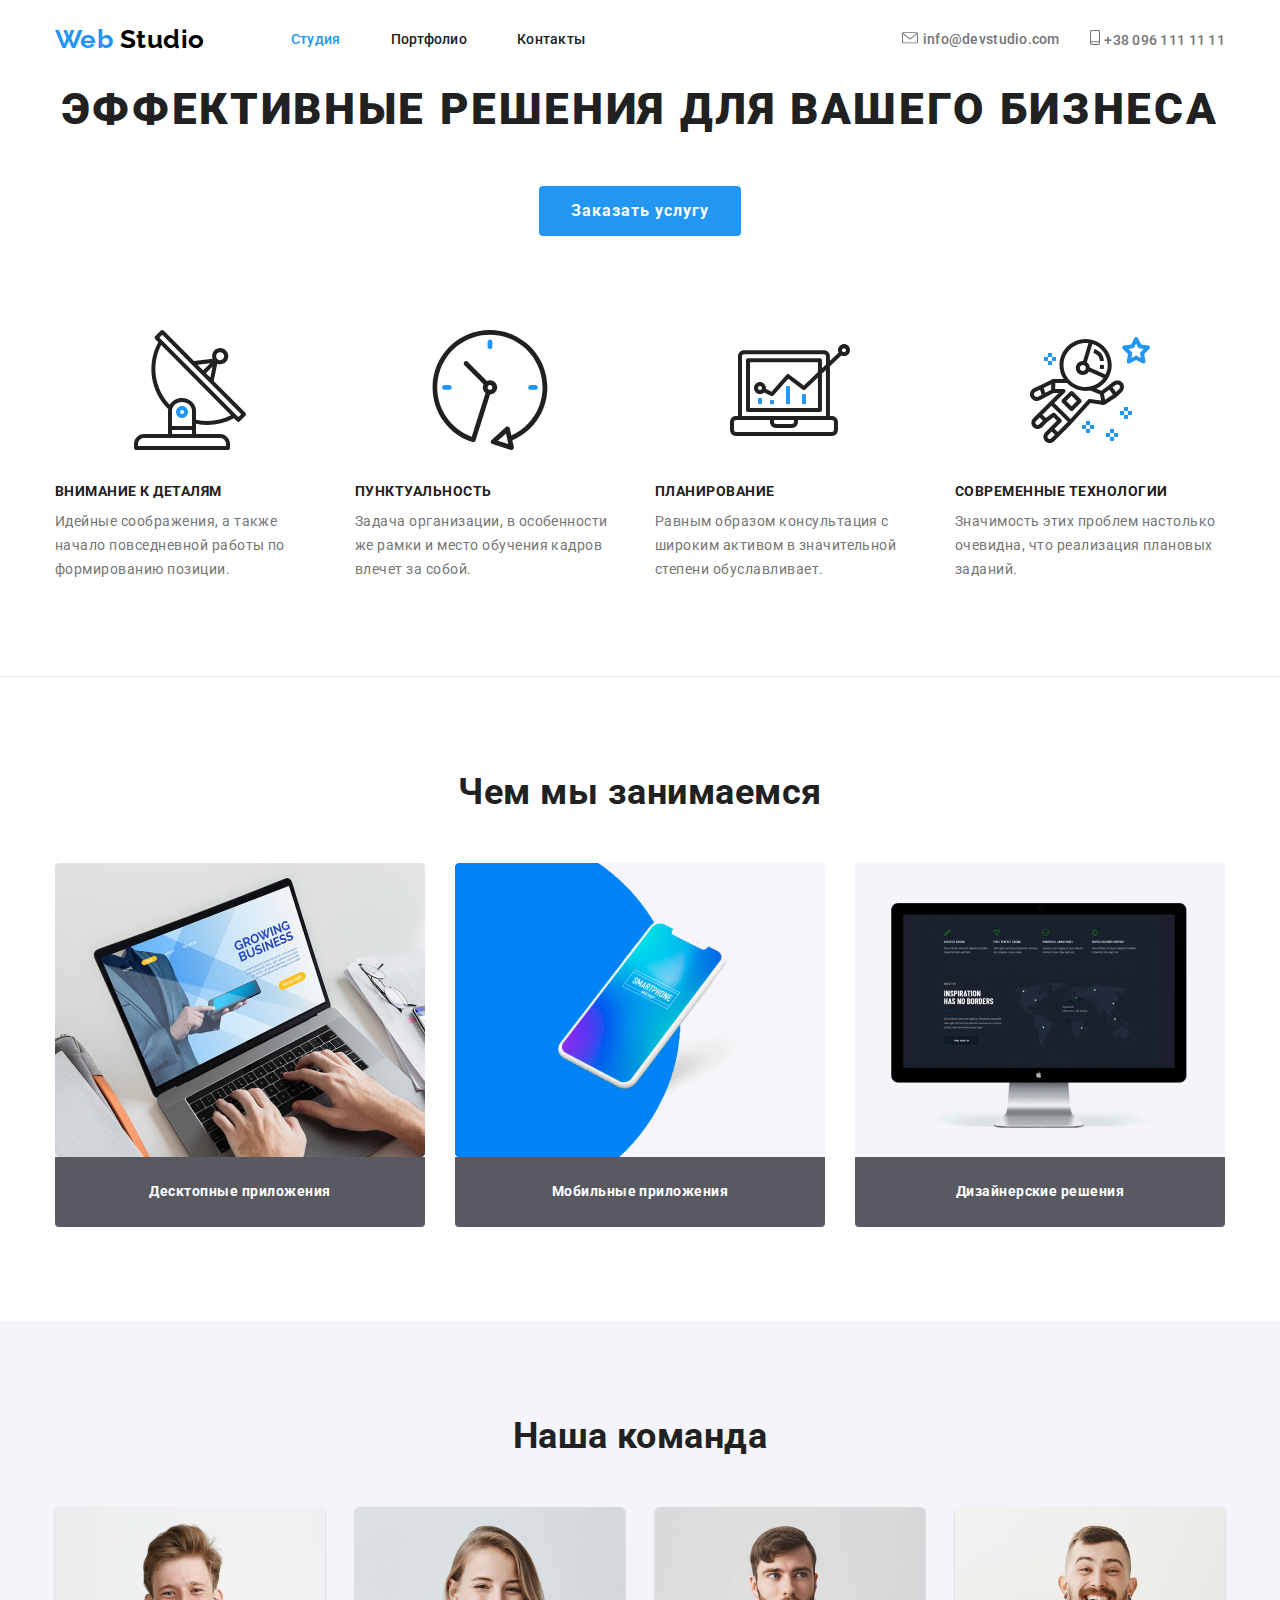
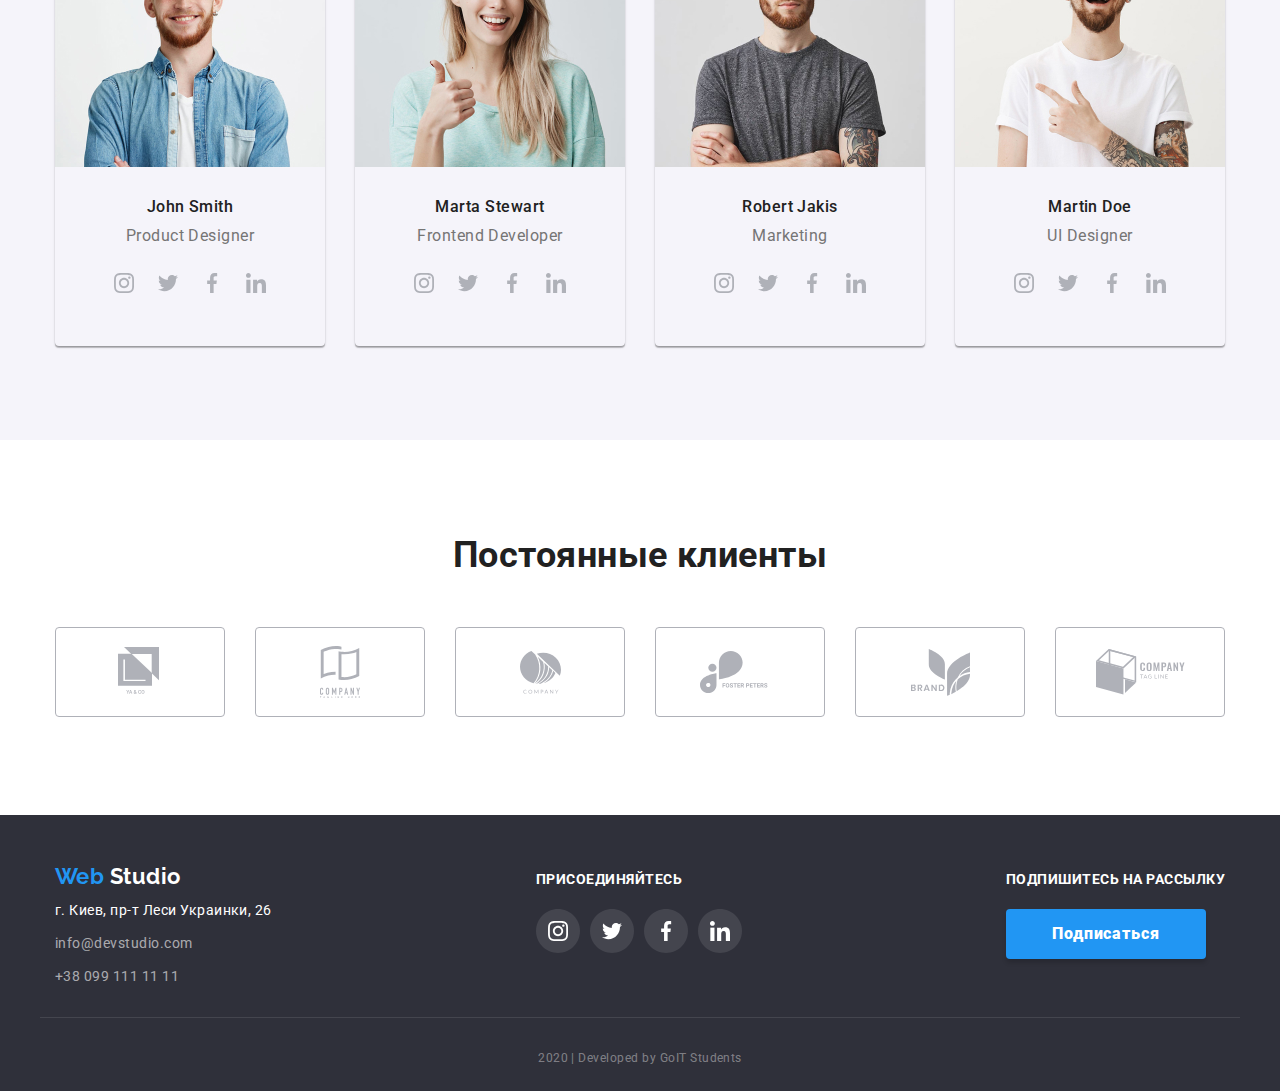
==== commit fe16c4d5: "изменил секцию" ====
--- a/index.html
+++ b/index.html
@@ -14,6 +14,7 @@
     />
     <link rel="stylesheet" href="./css/styles.css" />
   </head>
+
   <body>
     <!-- Шапка сайта -->
 
@@ -55,9 +56,9 @@
       </div>
     </header>
 
-    <!-- Блок герой -->
-
     <main>
+      <!-- Блок герой -->
+
       <section class="hero">
         <div class="container">
           <h1 class="hero-title">эффективные решения для вашего бизнеса</h1>
@@ -73,6 +74,7 @@
           <ul class="list information">
             <li class="item">
               <img
+                class="picture"
                 src="./images/1.svg"
                 alt="картинка спутник"
                 width="270"
@@ -87,6 +89,7 @@
 
             <li class="item">
               <img
+                class="picture"
                 src="./images/2.svg"
                 alt="картинка часы"
                 width="270"
@@ -101,6 +104,7 @@
 
             <li class="item">
               <img
+                class="picture"
                 src="./images/3.svg"
                 alt="картинка компьютер"
                 width="270"
@@ -115,6 +119,7 @@
 
             <li class="item">
               <img
+                class="picture"
                 src="./images/4.svg"
                 alt="астронавт"
                 width="270"
@@ -127,38 +132,55 @@
               </p>
             </li>
           </ul>
-          </section>
-
-          <!-- чем мы занимаемся -->
-
-          <section class="exampls">
-          <div class="container">
-            <h2 class="exampls-title">Чем мы занимаемся</h2>
-            <ul class="list works">
-              <li class="item">
-                <img class="img" src="./images/10.jpg" alt="Ноутбук" width="370" height="294" />
-            
-                <div class="text-border">
-                  <h3 class="exampls-text">Десктопные приложения</h3>
-                </div>
-              </li>
-              <li class="item">
-                <img class="img" src="./images/box.jpg" alt="мобильные приложения" width="370" height="294" />
-            
-                <div class="text-border">
-                  <h3 class="exampls-text">Мобильные приложения</h3>
-                </div>
-              </li>
-              <li class="item">
-                <img class="img" src="./images/11.jpg" alt="дизайнерские решения" width="370" height="294" />
-            
-                <div class="text-border">
-                  <h3 class="exampls-text">Дизайнерские решения</h3>
-                </div>
-              </li>
-            </ul>
-            </div>
-          </div>
+        </div>
+      </section>
+
+      <!-- чем мы занимаемся -->
+
+      <section class="exampls">
+        <div class="container">
+          <h2 class="exampls-title">Чем мы занимаемся</h2>
+          <ul class="list works">
+            <li class="item">
+              <img
+                class="img"
+                src="./images/10.jpg"
+                alt="Ноутбук"
+                width="370"
+                height="294"
+              />
+              <div class="text-border">
+                <h3 class="exampls-text">Десктопные приложения</h3>
+              </div>
+            </li>
+
+            <li class="item">
+              <img
+                class="img"
+                src="./images/box.jpg"
+                alt="мобильные приложения"
+                width="370"
+                height="294"
+              />
+              <div class="text-border">
+                <h3 class="exampls-text">Мобильные приложения</h3>
+              </div>
+            </li>
+
+            <li class="item">
+              <img
+                class="img"
+                src="./images/11.jpg"
+                alt="дизайнерские решения"
+                width="370"
+                height="294"
+              />
+              <div class="text-border">
+                <h3 class="exampls-text">Дизайнерские решения</h3>
+              </div>
+            </li>
+          </ul>
+        </div>
       </section>
 
       <!-- Наша команда -->
@@ -194,7 +216,8 @@
                   <a
                     href="https://www.facebook.com/"
                     aria-label="ссылка на фейсбук"
-                    ><img src="./images/12.svg" alt="facebook logo"
+                  >
+                    <img src="./images/12.svg" alt="facebook logo"
                   /></a>
                 </li>
                 <li>
--- a/css/styles.css
+++ b/css/styles.css
@@ -171,7 +171,7 @@
   font-size: 14px;
   line-height: 1.14;
   text-transform: uppercase;
-  margin-top: 30px;
+  margin-top: 0;
   margin-bottom: 10px;
 }
 
@@ -182,10 +182,23 @@
   font-size: 14px;
   line-height: 1.71;
 }
+.information .picture {
+  margin-bottom: 30px;
+}
 
 .list.information {
   display: flex;
 }
+
+.information .item {
+  margin-right: 30px;
+}
+
+.information .item:last-child {
+  margin-right: 0;
+}
+
+/* карточки товара */
 
 .exampls .item {
   margin-right: 30px;
@@ -194,8 +207,6 @@
 .exampls .item:last-child {
   margin-right: 0;
 }
-
-/* карточки товара */
 
 .list.works {
   display: flex;
@@ -247,6 +258,7 @@
 
 .team .item {
   margin-right: 30px;
+  overflow: hidden;
 }
 
 .team .item:last-child {
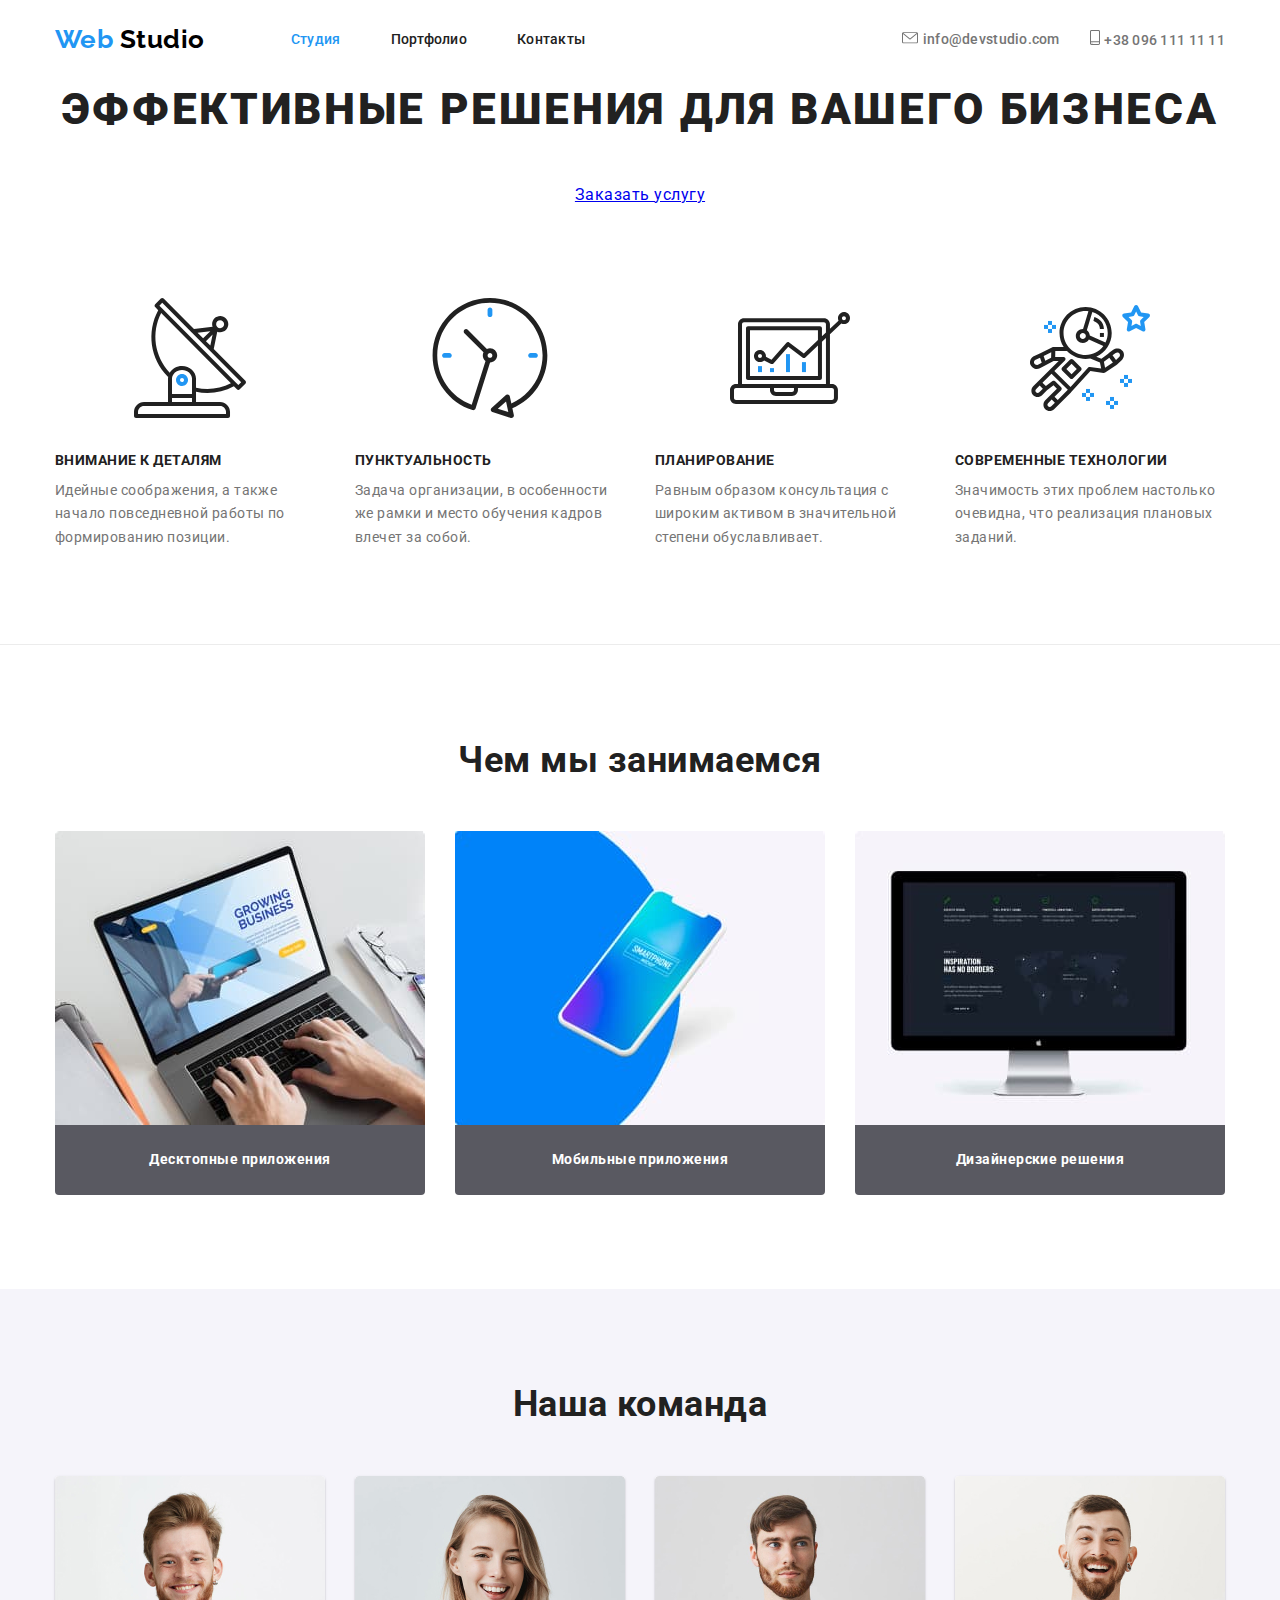
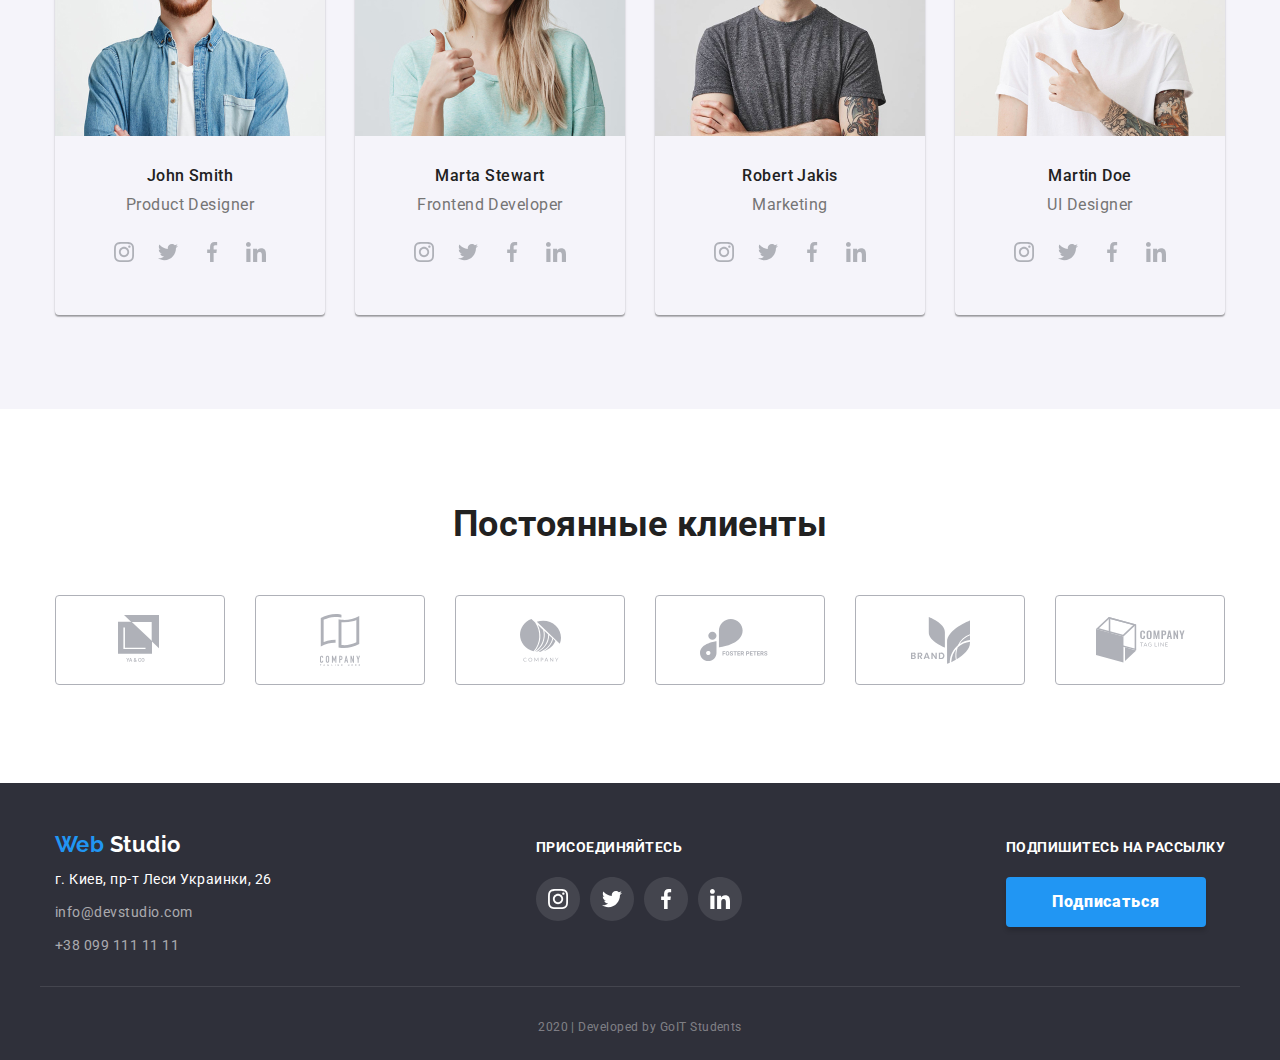
==== commit 02ae41a0: "заменил картинки на сжатые" ====
--- a/index.html
+++ b/index.html
@@ -62,7 +62,7 @@
       <section class="hero">
         <div class="container">
           <h1 class="hero-title">эффективные решения для вашего бизнеса</h1>
-          <a href="#" class="button">Заказать услугу</a>
+          <a href="#" class="hero-button">Заказать услугу</a>
         </div>
       </section>
 
@@ -140,11 +140,11 @@
       <section class="exampls">
         <div class="container">
           <h2 class="exampls-title">Чем мы занимаемся</h2>
-          <ul class="list works">
+          <ul class="list exampls-box">
             <li class="item">
               <img
                 class="img"
-                src="./images/10.jpg"
+                src="./images/img-9.jpg"
                 alt="Ноутбук"
                 width="370"
                 height="294"
@@ -157,7 +157,7 @@
             <li class="item">
               <img
                 class="img"
-                src="./images/box.jpg"
+                src="./images/box(1).jpg"
                 alt="мобильные приложения"
                 width="370"
                 height="294"
@@ -170,7 +170,7 @@
             <li class="item">
               <img
                 class="img"
-                src="./images/11.jpg"
+                src="./images/img-6.jpg"
                 alt="дизайнерские решения"
                 width="370"
                 height="294"
@@ -189,6 +189,8 @@
         <div class="container">
           <h2 class="team-title">Наша команда</h2>
           <ul class="list workers">
+            <!-- Джон Смит -->
+
             <li class="item card-shadow">
               <img
                 class="card-images"
@@ -197,8 +199,8 @@
                 width="270"
                 height="260"
               />
-              <h3 class="team-title-short">John Smith</h3>
-              <p class="team-text">Product Designer</p>
+              <h3 class="team-name">John Smith</h3>
+              <p class="team-work">Product Designer</p>
               <ul class="list social">
                 <li>
                   <a
@@ -230,6 +232,8 @@
               </ul>
             </li>
 
+            <!-- Марта Стюарт -->
+
             <li class="item card-shadow">
               <img
                 class="card-images"
@@ -238,8 +242,8 @@
                 width="270"
                 height="260"
               />
-              <h3 class="team-title-short">Marta Stewart</h3>
-              <p class="team-text">Frontend Developer</p>
+              <h3 class="team-name">Marta Stewart</h3>
+              <p class="team-work">Frontend Developer</p>
               <ul class="list social">
                 <li>
                   <a
@@ -270,6 +274,8 @@
               </ul>
             </li>
 
+            <!-- Роберт Джакис -->
+
             <li class="item card-shadow">
               <img
                 class="card-images"
@@ -278,8 +284,8 @@
                 width="270"
                 height="260"
               />
-              <h3 class="team-title-short">Robert Jakis</h3>
-              <p class="team-text">Marketing</p>
+              <h3 class="team-name">Robert Jakis</h3>
+              <p class="team-work">Marketing</p>
               <ul class="list social">
                 <li>
                   <a
@@ -309,6 +315,9 @@
                 </li>
               </ul>
             </li>
+
+            <!-- Мартин Дое -->
+
             <li class="item card-shadow">
               <img
                 class="card-images"
@@ -317,8 +326,8 @@
                 width="270"
                 height="260"
               />
-              <h3 class="team-title-short">Martin Doe</h3>
-              <p class="team-text">UI Designer</p>
+              <h3 class="team-name">Martin Doe</h3>
+              <p class="team-work">UI Designer</p>
               <ul class="list social">
                 <li>
                   <a
@@ -422,8 +431,8 @@
           </address>
         </div>
 
-        <div class="box social">
-          <b class="social-text">присоединяйтесь</b>
+        <div class="footer-social">
+          <b class="footer-text">присоединяйтесь</b>
           <ul class="social list">
             <li class="item">
               <a
@@ -456,7 +465,7 @@
           </ul>
         </div>
 
-        <div class="box">
+        <div class="box-button">
           <b class="button-text">Подпишитесь на рассылку</b>
           <button type="button" class="button-second">Подписаться</button>
         </div>
--- a/css/styles.css
+++ b/css/styles.css
@@ -42,6 +42,10 @@
   overflow: hidden;
 }
 
+.img {
+  display: block;
+}
+
 /* логотип */
 
 .logo {
@@ -142,7 +146,7 @@
   text-transform: uppercase;
 }
 
-.button {
+.hero button {
   display: inline-block;
   min-width: 200px;
   border-radius: 4px;
@@ -158,7 +162,7 @@
   line-height: 1.87;
   letter-spacing: 0.06em;
 }
-/* section */
+/* section  преимущества*/
 
 .section {
   padding-top: 94px;
@@ -198,7 +202,7 @@
   margin-right: 0;
 }
 
-/* карточки товара */
+/* чем мы занимаемся (карточки товара) */
 
 .exampls .item {
   margin-right: 30px;
@@ -208,7 +212,7 @@
   margin-right: 0;
 }
 
-.list.works {
+.list.exampls-box {
   display: flex;
 }
 
@@ -245,11 +249,7 @@
   text-align: center;
 }
 
-.img {
-  display: block;
-}
-
-/* карточки работников */
+/* Наша команда (карточки работников) */
 
 .list.workers {
   display: flex;
@@ -291,7 +291,7 @@
   line-height: 1.17;
   text-align: center;
 }
-.team .team-title-short {
+.team .team-name {
   margin-top: 30px;
   margin-bottom: 0;
   font-weight: 500;
@@ -299,7 +299,7 @@
   line-height: 1.19;
 }
 
-.team .team-text {
+.team .team-work {
   margin-top: 10px;
   margin-bottom: 16px;
   color: var(--secondary-text-color);
@@ -308,6 +308,8 @@
   line-height: 1.19;
 }
 
+/* Наши клиенты */
+
 .clients {
   padding-top: 94px;
   padding-bottom: 94px;
@@ -352,24 +354,30 @@
   line-height: 1.2;
 }
 
-.social.list {
-  display: flex;
-}
-
-.social .item {
-  margin-right: 10px;
-}
-.social .item:last-child {
-  margin-right: 0px;
-}
-
-.button-text {
-  margin-bottom: 21px;
-}
-
-.logo-footer > span {
-  color: var(--accent-color);
-}
+.contacts .contacts-link {
+  display: inline-block;
+  margin-bottom: 9px;
+
+  color: rgba(255, 255, 255, 0.6);
+
+  font-style: normal;
+  text-decoration: none;
+  font-weight: 400;
+  font-size: 14px;
+  line-height: 1.71;
+}
+
+.contacts .tell-link {
+  display: inline-block;
+  color: rgba(255, 255, 255, 0.6);
+
+  font-style: normal;
+  text-decoration: none;
+  font-weight: 400;
+  font-size: 14px;
+  line-height: 1.71;
+}
+
 .box-footer {
   display: flex;
   align-items: baseline;
@@ -389,31 +397,26 @@
   line-height: 1.71;
 }
 
-.contacts .contacts-link {
-  display: inline-block;
-  margin-bottom: 9px;
-
-  color: rgba(255, 255, 255, 0.6);
-
-  font-style: normal;
-  text-decoration: none;
-  font-weight: 400;
-  font-size: 14px;
-  line-height: 1.71;
-}
-
-.contacts .tell-link {
-  display: inline-block;
-  color: rgba(255, 255, 255, 0.6);
-
-  font-style: normal;
-  text-decoration: none;
-  font-weight: 400;
-  font-size: 14px;
-  line-height: 1.71;
-}
-
-.social-text {
+.social.list {
+  display: flex;
+}
+
+.social .item {
+  margin-right: 10px;
+}
+.social .item:last-child {
+  margin-right: 0px;
+}
+
+.button-text {
+  margin-bottom: 21px;
+}
+
+.logo-footer > span {
+  color: var(--accent-color);
+}
+
+.footer-text {
   display: block;
   margin-bottom: 21px;
 
@@ -483,7 +486,7 @@
   padding-bottom: 94px;
 }
 
-.btn .btn-type {
+.main-page .btn-type {
   text-align: center;
   padding: 6px 22px;
   border: none;
@@ -495,8 +498,8 @@
   line-height: 1.62;
 }
 
-.btn .btn-type:hover,
-.btn .btn-type:focus {
+.main-page .btn-type:hover,
+.main-page .btn-type:focus {
   color: var(--primary-white-color);
   background: var(--accent-color);
 }
